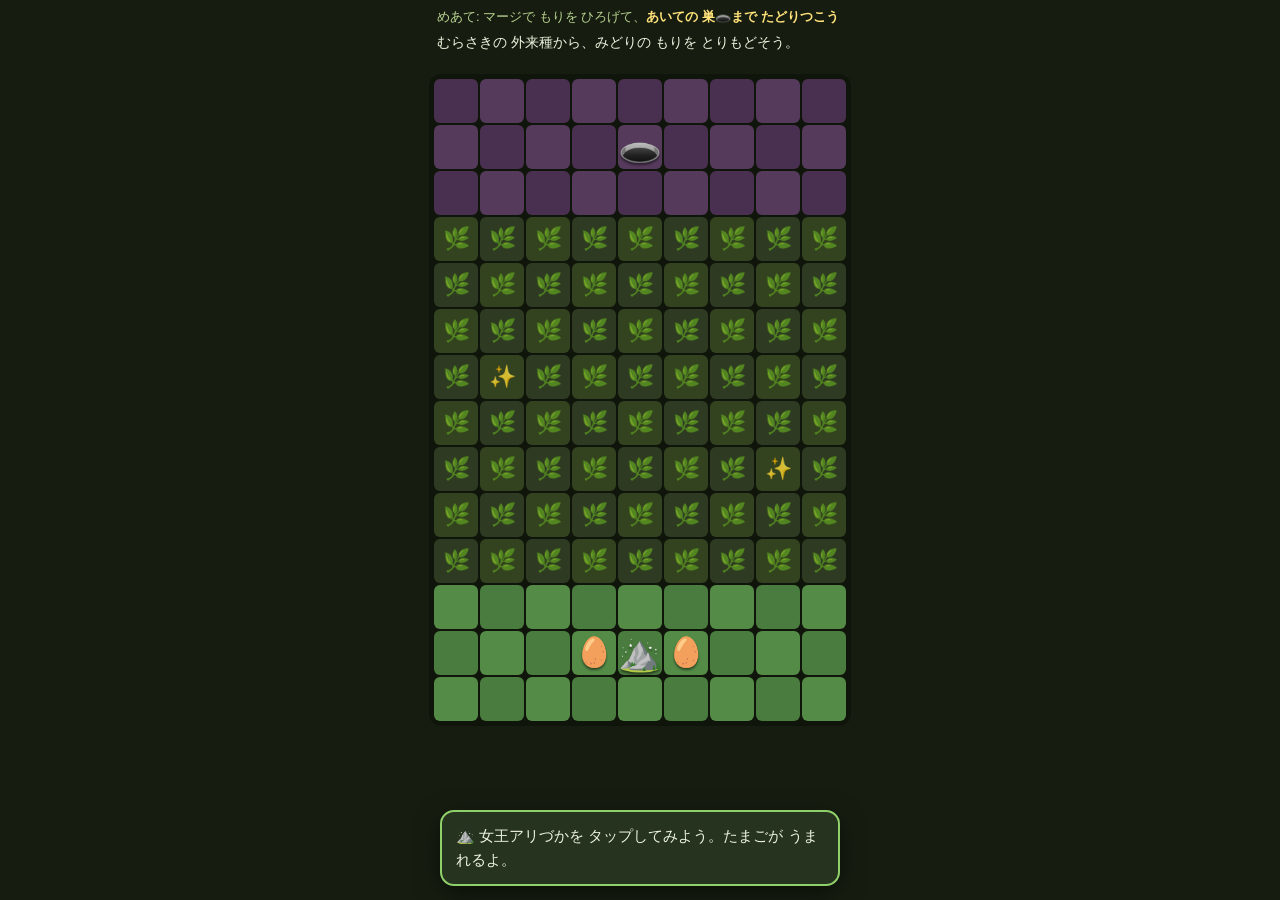
==== prototype/merge_v2.html @ cd82c32f "試作2: リアルタイム・ドラッグ・5マージボーナス・敵も肥大化する形に作り直す 試作1への社長評「とにかく爽快感がない。外来種の止め方が分からない。 ゴールが分かりにくい。子供はまず無理。チュートリア" ====
<!DOCTYPE html>
<!-- Copyright (c) 2026 Kunihiro Nomura. All rights reserved. -->
<!-- 昆虫戦争 (Konchu Senso) — 無断複製・改変・再配布を禁じます。詳細は /LICENSE を参照。 -->
<!--
  マージ×陣取り 試作2。試作1への 社長評「爽快感がない・ゴールが不明・子供には無理」への 作り直し。

  v1からの 変更:
  - ターン制を すてて リアルタイム＋ドラッグ操作（Merge Dragons と同じ 手ざわり）
  - 3つで マージ、5つで ボーナスマージ（上位が 2体 できる）
  - 盤の まん中は「くさむら」（非アクティブマス）。マージの 近くだけ ひらいて 陣地になる
  - 敵（外来種）も 同じルールで マージして 肥大化し、陣地を 広げて せまってくる
  - ぶつかると 争い。同格なら 数で 勝敗、上の 格なら 少数でも 圧倒
  - カブトムシは 一騎当千。くさむらの 光るマスに ねむっている
  - チュートリアルを 最初に 入れる
-->
<html lang="ja">
<head>
<meta charset="utf-8">
<meta name="viewport" content="width=device-width, initial-scale=1, user-scalable=no, viewport-fit=cover">
<link rel="icon" href="data:image/svg+xml,<svg xmlns='http://www.w3.org/2000/svg' viewBox='0 0 16 16'><text y='13' font-size='13'>🐜</text></svg>">
<title>むしの もり（マージ陣取り 試作2）</title>
<style>
  * { margin:0; padding:0; box-sizing:border-box; -webkit-tap-highlight-color:transparent; }
  html, body { overscroll-behavior:none; }
  body {
    background:#161d10; color:#eef4e0;
    font-family:"Hiragino Maru Gothic ProN","BIZ UDGothic",sans-serif;
    user-select:none; -webkit-user-select:none;
    min-height:100dvh; display:flex; flex-direction:column; align-items:center;
    touch-action:none;
  }
  #goal {
    width:100%; max-width:430px; padding:max(8px,env(safe-area-inset-top)) 12px 2px;
    font-size:13px; color:#b9d391;
  }
  #goal b { color:#ffe27a; }
  #banner {
    width:100%; max-width:430px; min-height:46px; padding:4px 12px 6px;
    font-size:14px; line-height:1.5;
  }
  #board { position:relative; border-radius:12px; background:#0f150a; padding:5px; }
  #tiles { display:grid; gap:2px; }
  .tile { width:var(--ts); height:var(--ts); border-radius:6px; position:relative; }
  .tile.p  { background:#4a7c3f; }
  .tile.p.alt { background:#548b47; }
  .tile.e  { background:#4a3050; }
  .tile.e.alt { background:#553a5c; }
  .tile.n  { background:#8b7d58; }
  .tile.n.alt { background:#948565; }
  .tile.locked { background:#2e3b22; }
  .tile.locked.alt { background:#33421f; }
  .tile.locked::after { content:"🌿"; position:absolute; inset:0; display:flex; align-items:center; justify-content:center; font-size:calc(var(--ts)*.5); opacity:.8; }
  .tile.sparkle.locked::after { content:"✨"; }
  .tile.claimflash { animation:claim .5s ease-out; }
  @keyframes claim { from { filter:brightness(2.2); } to { filter:none; } }

  #units { position:absolute; inset:5px; pointer-events:none; }
  .u {
    position:absolute; width:var(--ts); height:var(--ts);
    display:flex; align-items:center; justify-content:center;
    font-size:calc(var(--ts)*.66); line-height:1;
    filter:drop-shadow(0 2px 1px rgba(0,0,0,.5));
    pointer-events:auto; transition:left .12s, top .12s;
  }
  .u .badge {
    position:absolute; right:-2px; bottom:-2px; font-size:10px; font-weight:800;
    background:#243318; color:#cfe8ac; border:1px solid #56704a; border-radius:8px; padding:0 3px;
  }
  .u.e .badge { background:#3d1f2c; color:#ffc9c9; border-color:#8a4a55; }
  .u.pop { animation:pop .4s ease-out; }
  @keyframes pop { 0% { transform:scale(.3); } 60% { transform:scale(1.35); } 100% { transform:scale(1); } }
  .u.gen { font-size:calc(var(--ts)*.8); }
  .u.dying { animation:die .3s ease-in forwards; }
  @keyframes die { to { transform:scale(.2) rotate(40deg); opacity:0; } }
  #ghost { position:fixed; pointer-events:none; font-size:34px; z-index:50; transform:translate(-50%,-60%); filter:drop-shadow(0 3px 3px rgba(0,0,0,.6)); }
  .spark { position:absolute; pointer-events:none; font-size:14px; animation:fly .6s ease-out forwards; z-index:40; }
  @keyframes fly { to { transform:translate(var(--dx),var(--dy)) scale(.3); opacity:0; } }

  #tut {
    position:fixed; left:50%; bottom:calc(14px + env(safe-area-inset-bottom)); transform:translateX(-50%);
    width:min(92vw,400px); background:#26331e; border:2px solid #8fd06a; border-radius:14px;
    padding:12px 14px; font-size:15px; line-height:1.6; z-index:60;
    box-shadow:0 6px 24px rgba(0,0,0,.5);
  }
  #tut.hidden { display:none; }
  #modal { position:fixed; inset:0; background:rgba(8,12,6,.75); display:flex; align-items:center; justify-content:center; padding:22px; z-index:70; }
  #modal.hidden { display:none; }
  #modal .box { background:#26331e; border:2px solid #56704a; border-radius:16px; padding:20px; max-width:340px; line-height:1.7; font-size:15px; }
  #modal h2 { color:#b9e08c; margin-bottom:8px; }
  #modal button { margin-top:14px; width:100%; font:inherit; font-weight:700; padding:12px; border-radius:12px; border:2px solid #56704a; background:#33452a; color:#eef4e0; }
</style>
</head>
<body>
<div id="goal">めあて: マージで もりを ひろげて、<b>あいての 巣🕳️まで たどりつこう</b></div>
<div id="banner"></div>
<div id="board"><div id="tiles"></div><div id="units"></div></div>
<div id="tut" class="hidden"></div>
<div id="modal" class="hidden"><div class="box"><h2 id="m-title"></h2><p id="m-body"></p><button onclick="location.reload()">もういちど あそぶ</button></div></div>

<script>
"use strict";

// ================= 盤 =================
const W = 9, H = 14;
// tile: { owner:'p'|'e'|null, locked:bool, sparkle:bool }
const tiles = [];
for (let y = 0; y < H; y++) for (let x = 0; x < W; x++) {
  const t = { owner: null, locked: true, sparkle: false };
  if (y >= H - 3) { t.owner = "p"; t.locked = false; }   // 自陣
  if (y <= 2)     { t.owner = "e"; t.locked = false; }   // 敵陣
  tiles.push(t);
}
// カブトムシが ねむる 光るマス（くさむらの 中）
tiles[6 * W + 1].sparkle = true;
tiles[8 * W + 7].sparkle = true;

const idx = (x, y) => y * W + x;
const inB = (x, y) => x >= 0 && y >= 0 && x < W && y < H;
const N4 = (x, y) => [[x+1,y],[x-1,y],[x,y+1],[x,y-1]].filter(([a,b]) => inB(a,b));

// ================= 虫 =================
// power: あらそいの 強さ。上の 格は 1体で 下を まとめて 圧倒できる 段差にしてある。
const SPEC = {
  egg:    { name:"たまご",          emoji:"🥚", power:0,  next:"worker"  },
  worker: { name:"はたらきアリ",     emoji:"🐜", power:1,  next:"soldier" },
  soldier:{ name:"へいたいアリ",     emoji:"🐜", power:4,  next:"major",  big:1.25 },
  major:  { name:"おおあごへいたい", emoji:"🐜", power:16, next:null,     big:1.5  },
  kabuto: { name:"カブトムシ",       emoji:"🪲", power:30, next:null,     big:1.4  },
  queen:  { name:"女王アリづか",     emoji:"⛰️", power:3,  gen:"egg" },
  nest:   { name:"外来種の 巣",      emoji:"🕳️", power:3,  gen:"worker" },
};
const BADGE = { soldier:"へい", major:"大", kabuto:"強" };

// unit: {id,type,side,x,y}
const units = [];
let nextId = 1;
const unitAt = (x, y) => units.find(u => u.x === x && u.y === y);
function spawn(type, side, x, y, pop = true) {
  const u = { id: nextId++, type, side, x, y, pop };
  units.push(u);
  return u;
}

const queen = spawn("queen", "p", 4, H - 2, false);
const nest  = spawn("nest",  "e", 4, 1, false);
spawn("egg", "p", 3, H - 2, false);
spawn("egg", "p", 5, H - 2, false);

let over = false;
let mergesDone = 0;
let merge5Done = false;

// ================= 音（爽快感の 半分は 音） =================
let ac = null;
function beep(freq, dur = .09, type = "triangle", gain = .12, when = 0) {
  try {
    if (!ac) ac = new (window.AudioContext || window.webkitAudioContext)();
    const t0 = ac.currentTime + when;
    const o = ac.createOscillator(), g = ac.createGain();
    o.type = type; o.frequency.value = freq;
    g.gain.setValueAtTime(gain, t0);
    g.gain.exponentialRampToValueAtTime(.001, t0 + dur);
    o.connect(g).connect(ac.destination);
    o.start(t0); o.stop(t0 + dur + .02);
  } catch { /* 音が 出なくても 遊べる */ }
}
const sndMerge = (tier) => { [0,1,2].forEach(i => beep(330 * Math.pow(1.5, tier) * (1 + i * .26), .12, "triangle", .14, i * .05)); };
const sndClaim = () => beep(880, .06, "sine", .07);
const sndFight = () => beep(120, .12, "square", .10);
const sndFind  = () => { [523,659,784,1046].forEach((f,i) => beep(f, .14, "triangle", .13, i * .07)); };

// ================= 見た目 =================
const ts = Math.min(46, Math.floor((Math.min(innerWidth, 430) - 26) / W));
document.documentElement.style.setProperty("--ts", ts + "px");
const tilesEl = document.getElementById("tiles");
const unitsEl = document.getElementById("units");
tilesEl.style.gridTemplateColumns = `repeat(${W}, ${ts}px)`;
const bannerEl = document.getElementById("banner");
const banner = (t) => { bannerEl.textContent = t; };

let dragging = null;
let dirty = false;
const flash = new Set();

function draw() {
  if (dragging) { dirty = true; return; } // ドラッグ中は 盤を 作り直さない
  tilesEl.innerHTML = "";
  for (let y = 0; y < H; y++) for (let x = 0; x < W; x++) {
    const t = tiles[idx(x, y)];
    const d = document.createElement("div");
    d.className = "tile " + (t.locked ? "locked" : (t.owner || "n")) + ((x + y) % 2 ? " alt" : "");
    if (t.sparkle && t.locked) d.classList.add("sparkle");
    if (flash.has(idx(x, y))) d.classList.add("claimflash");
    tilesEl.appendChild(d);
  }
  flash.clear();

  unitsEl.innerHTML = "";
  for (const u of units) {
    const s = SPEC[u.type];
    const d = document.createElement("div");
    d.className = "u" + (u.side === "e" ? " e" : "") + (s.gen ? " gen" : "") + (u.pop ? " pop" : "");
    u.pop = false;
    d.style.left = u.x * (ts + 2) + "px";
    d.style.top  = u.y * (ts + 2) + "px";
    if (s.big) d.style.fontSize = `calc(var(--ts) * ${.66 * s.big})`;
    d.textContent = s.emoji;
    if (BADGE[u.type]) {
      const b = document.createElement("span");
      b.className = "badge";
      b.textContent = BADGE[u.type];
      d.appendChild(b);
    }
    d.dataset.id = u.id;
    unitsEl.appendChild(d);
  }
}

function sparks(x, y) {
  for (let i = 0; i < 6; i++) {
    const s = document.createElement("div");
    s.className = "spark";
    s.textContent = "✨";
    s.style.left = x * (ts + 2) + ts / 2 + "px";
    s.style.top  = y * (ts + 2) + ts / 2 + "px";
    s.style.setProperty("--dx", (Math.random() * 90 - 45) + "px");
    s.style.setProperty("--dy", (Math.random() * 90 - 45) + "px");
    unitsEl.appendChild(s);
    setTimeout(() => s.remove(), 650);
  }
}

// ================= 陣地 =================
// マージした まわり 3×3 を じぶんの 陣地にする。くさむらも ひらく。
function claimAround(cx, cy, side) {
  for (let y = cy - 1; y <= cy + 1; y++) for (let x = cx - 1; x <= cx + 1; x++) {
    if (!inB(x, y)) continue;
    const t = tiles[idx(x, y)];
    if (t.owner === (side === "p" ? "e" : "p")) continue; // 相手の 陣地は あらそいでしか うばえない
    if (t.locked) {
      t.locked = false;
      // 光るマスから カブトムシが 目をさます（ひらいた 側の なかまに）
      if (t.sparkle && !unitAt(x, y)) {
        t.sparkle = false;
        spawn("kabuto", side, x, y);
        sndFind();
        if (side === "p") banner("✨ カブトムシが 目を さました！ 一騎当千の ちからだ！");
      }
    }
    if (t.owner !== side) { t.owner = side; flash.add(idx(x, y)); }
  }
  sndClaim();
}

// ================= マージ =================
// 3つで 1体、5つで 2体（ボーナス）。おいた 場所で 起きる。
function mergeCheck(u) {
  const next = SPEC[u.type].next;
  if (!next) return false;

  const group = [];
  const seen = new Set([u.id]);
  const q = [u];
  while (q.length) {
    const c = q.pop();
    group.push(c);
    for (const [nx, ny] of N4(c.x, c.y)) {
      const o = unitAt(nx, ny);
      if (o && !seen.has(o.id) && o.side === u.side && o.type === u.type) { seen.add(o.id); q.push(o); }
    }
  }
  if (group.length < 3) return false;

  const five = group.length >= 5;
  const used = [u, ...group.filter(g => g !== u).slice(0, five ? 4 : 2)];
  for (const g of used) units.splice(units.indexOf(g), 1);

  const born = [spawn(next, u.side, u.x, u.y)];
  if (five) {
    const spot = used.find(g => g !== u && !unitAt(g.x, g.y));
    born.push(spawn(next, u.side, spot ? spot.x : u.x, spot ? spot.y : u.y));
  }

  const tier = { worker: 1, soldier: 2, major: 3 }[next] || 1;
  sndMerge(tier);
  sparks(u.x, u.y);
  claimAround(u.x, u.y, u.side);
  mergesDone++;

  if (u.side === "p") {
    banner(five
      ? `⭐ 5つマージ！ ${SPEC[next].name}が 2体も うまれた！`
      : `${SPEC[next].name}に なった！ もりも ひろがったよ。`);
  }
  for (const b of born) mergeCheck(b); // れんさ
  return true;
}

// ================= そうさ（ドラッグ） =================
const ghost = document.createElement("div");
ghost.id = "ghost";

document.addEventListener("pointerdown", (ev) => {
  if (over) return;
  if (!ac) beep(1, .01, "sine", .001); // iOSの 音の ロック解除
  const el = ev.target.closest(".u");
  if (!el) return;
  const u = units.find(x => x.id === +el.dataset.id);
  if (!u || u.side !== "p") return;

  // 生みの親（づか）は タップで たまごを うむ
  if (SPEC[u.type].gen) { tapGen(u); return; }

  dragging = { u, el };
  el.style.opacity = ".25";
  ghost.textContent = SPEC[u.type].emoji;
  document.body.appendChild(ghost);
  moveGhost(ev);
});
document.addEventListener("pointermove", (ev) => { if (dragging) moveGhost(ev); });
function moveGhost(ev) { ghost.style.left = ev.clientX + "px"; ghost.style.top = ev.clientY + "px"; }

document.addEventListener("pointerup", (ev) => {
  if (!dragging) return;
  const { u, el } = dragging;
  dragging = null;
  ghost.remove();
  el.style.opacity = "";

  const r = tilesEl.getBoundingClientRect();
  const x = Math.floor((ev.clientX - r.left) / (ts + 2));
  const y = Math.floor((ev.clientY - r.top) / (ts + 2));
  if (inB(x, y)) {
    const t = tiles[idx(x, y)];
    const ok = !t.locked && t.owner !== "e" && !unitAt(x, y);
    if (ok) {
      u.x = x; u.y = y;
      if (!mergeCheck(u)) beep(440, .04, "sine", .05);
      tutEvent("moved");
    }
  }
  if (dirty) { dirty = false; }
  draw();
});

// づかを タップ → たまごが ぽんと 出る
let genCool = 0;
function tapGen(g) {
  const now = Date.now();
  if (now < genCool) return;
  const spots = N4(g.x, g.y).filter(([x, y]) => {
    const t = tiles[idx(x, y)];
    return !t.locked && t.owner === g.side && !unitAt(x, y);
  });
  if (!spots.length) { banner("づかの まわりが いっぱいだよ。アリを うごかして あけよう。"); return; }
  genCool = now + 900;
  const [x, y] = spots[Math.floor(Math.random() * spots.length)];
  spawn(SPEC[g.type].gen, g.side, x, y);
  beep(660, .07, "triangle", .1);
  tutEvent("egg");
  draw();
}

// ================= 外来種の ばん（自動） =================
// 同じ ルールで そだつ: うむ → 3つで マージ → 陣地を ひろげて せまる
let enemyStep = 0;
setInterval(() => {
  if (over) return;
  enemyStep++;

  // うむ（すこしずつ はやくなる）
  const cap = 5 + Math.floor(enemyStep / 8);
  const kids = units.filter(u => u.side === "e" && SPEC[u.type].power > 0 && !SPEC[u.type].gen);
  if (kids.length < cap) {
    const spots = N4(nest.x, nest.y).filter(([x, y]) => !tiles[idx(x, y)].locked && !unitAt(x, y));
    if (spots.length) spawn("worker", "e", ...spots[Math.floor(Math.random() * spots.length)]);
  }

  // じぶんの 陣地で マージ（3つ そろえば）
  for (const u of kids) if (mergeCheck(u)) break;

  // まえに すすむ（くさむらは ひらいて 陣地に かえながら）。
  // はじめの 20秒ほどは 自分の 陣地で そだつだけ。
  // チュートリアルの あいだに 攻めこまれると、子供は 何も できずに まける。
  if (enemyStep < 8) { draw(); return; }
  const walkers = kids.sort((a, b) => b.y - a.y).slice(0, 3);
  for (const u of walkers) {
    const cands = N4(u.x, u.y)
      .filter(([x, y]) => !unitAt(x, y) && tiles[idx(x, y)].owner !== "p")
      .sort((a, b) => (Math.abs(a[0] - queen.x) + Math.abs(a[1] - queen.y)) - (Math.abs(b[0] - queen.x) + Math.abs(b[1] - queen.y)));
    if (!cands.length) continue;
    const [x, y] = cands[0];
    const t = tiles[idx(x, y)];
    if (t.locked) { t.locked = false; if (t.sparkle) { t.sparkle = false; spawn("kabuto", "e", x, y); } }
    t.owner = "e";
    u.x = x; u.y = y;
  }
  draw();
}, 2600);

// ================= あらそい =================
// せっしょくした かたまり同士で くらべる。
//   同格どうし → 数の 合計で きまる
//   上の格が いる → 1体でも 相手の 合計を こえていれば まとめて 圧倒
setInterval(() => {
  if (over) return;
  let fought = false;

  for (const p of [...units]) {
    if (p.side !== "p" || !units.includes(p)) continue;
    const foe = N4(p.x, p.y).map(([x, y]) => unitAt(x, y)).find(o => o && o.side === "e");
    if (!foe) continue;

    const cluster = (start) => {
      const g = [], seen = new Set([start.id]), q = [start];
      while (q.length) {
        const c = q.pop();
        g.push(c);
        for (const [nx, ny] of N4(c.x, c.y)) {
          const o = unitAt(nx, ny);
          if (o && !seen.has(o.id) && o.side === start.side) { seen.add(o.id); q.push(o); }
        }
      }
      return g;
    };
    const mine = cluster(p), yours = cluster(foe);
    const sum = (g) => g.reduce((a, u) => a + SPEC[u.type].power, 0);
    const pSum = sum(mine), eSum = sum(yours);
    const pMax = Math.max(...mine.map(u => SPEC[u.type].power));
    const eMax = Math.max(...yours.map(u => SPEC[u.type].power));

    const kill = (side, all) => {
      const g = side === "e" ? yours : mine;
      const targets = all ? g : [g.filter(u => !SPEC[u.type].gen).sort((a, b) => SPEC[a.type].power - SPEC[b.type].power)[0] || g[0]];
      for (const t of targets) {
        if (!units.includes(t)) continue;
        units.splice(units.indexOf(t), 1);
        tiles[idx(t.x, t.y)].owner = side === "e" ? "p" : "e";
        flash.add(idx(t.x, t.y));
      }
    };

    fought = true;
    if (pMax >= eSum && pSum > eSum) { kill("e", true); banner("💥 格が うえだ！ まとめて おいはらった！"); }
    else if (eMax >= pSum && eSum > pSum) { kill("p", true); }
    else if (pSum > eSum) kill("e", false);
    else if (eSum > pSum) kill("p", false);
    else { kill("e", false); kill("p", false); }
    break; // 1回の tick で 1か所だけ（見て わかるように）
  }

  if (fought) { sndFight(); tutEvent("fight"); checkEnd(); draw(); }
}, 1600);

function checkEnd() {
  if (over) return;
  if (!units.includes(nest)) {
    over = true;
    showEnd("もりを とりもどした！ 🎉", "外来種の 巣まで たどりついた。むしは 群れの力で すみかを まもれるんだ。アリも カブトムシも それぞれの くらしに もどっていくよ。");
  } else if (!units.includes(queen)) {
    over = true;
    showEnd("女王アリづかが…", "外来種に すみかを うばわれてしまった。こんどは はやめに マージして、へいたいアリを そだてておこう。");
  }
}
function showEnd(t, b) {
  document.getElementById("m-title").textContent = t;
  document.getElementById("m-body").textContent = b;
  document.getElementById("modal").classList.remove("hidden");
}

// ================= チュートリアル =================
const tutEl = document.getElementById("tut");
const TUT = [
  { text: "⛰️ 女王アリづかを タップしてみよう。たまごが うまれるよ。", done: (e) => e === "egg" },
  { text: "たまごを 3つ うんで、ドラッグで となりあわせよう。3つ ならぶと…！", done: (e) => e === "merge" },
  { text: "マージすると 🌿くさむらが ひらいて、もりが ひろがる！ 5つ ならべると 2体 うまれて もっと おとく。", done: (e) => e === "merge" },
  { text: "アリを そだてよう。🐜×3 → へいたいアリ ×3 → おおあごへいたい。むらさきの 外来種も そだって せまってくるよ。", done: (e) => e === "fight" },
  { text: "ぶつかったら 数と 格の しょうぶ！ ✨光るマスには カブトムシが ねむっている。あいての 巣🕳️を めざそう！", done: () => false, timeout: 9000 },
];
let tutStep = 0;
function showTut() {
  if (tutStep >= TUT.length) { tutEl.classList.add("hidden"); return; }
  tutEl.textContent = TUT[tutStep].text;
  tutEl.classList.remove("hidden");
  if (TUT[tutStep].timeout) setTimeout(() => { if (tutStep < TUT.length) { tutStep = TUT.length; showTut(); } }, TUT[tutStep].timeout);
}
function tutEvent(e) {
  if (tutStep >= TUT.length) return;
  if (TUT[tutStep].done(e)) { tutStep++; showTut(); }
}
// マージの 発生は mergesDone の 増えかたで 見はる（mergeCheck の 中を いじらないため）
(function watchMerges() {
  let last = 0;
  setInterval(() => { if (mergesDone > last) { last = mergesDone; tutEvent("merge"); } }, 300);
})();

banner("むらさきの 外来種から、みどりの もりを とりもどそう。");
showTut();
draw();

// e2e 用の のぞき口
if (new URLSearchParams(location.search).has("e2e")) {
  window.__e2e = { units, tiles, spawn, mergeCheck, unitAt, W, H, get over() { return over; }, queen, nest, draw, checkEnd };
}
</script>
</body>
</html>
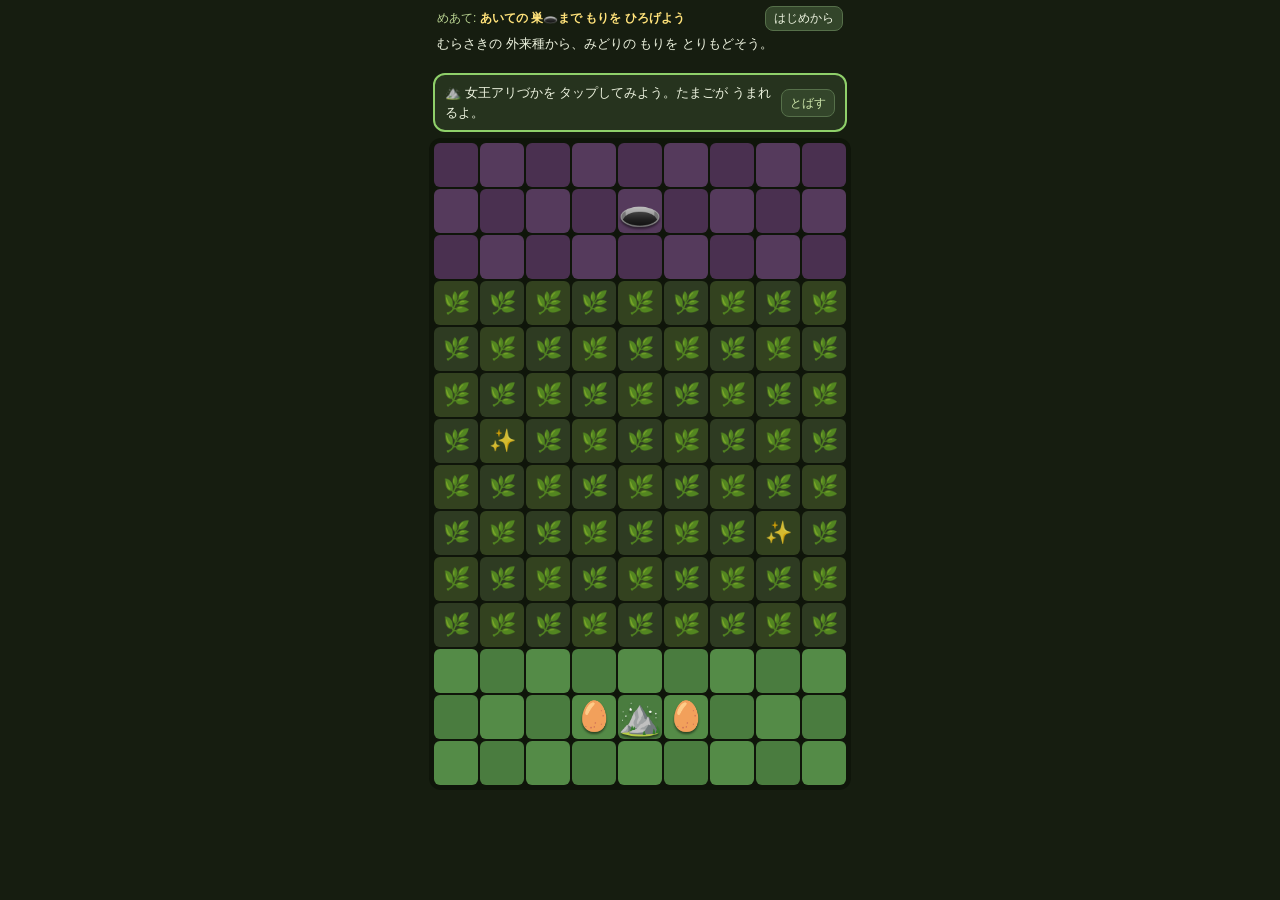
==== commit f55dfa1b: "実機で遊べなかった3件を直す: 盤が画面外・スクロール封じ・消せないポップアップ 社長の実機テスト「画面が進まず、敵のアリが浸食してくるだけ。 スクロールできない。ポップアップが消せない」への修正。 " ====
--- a/prototype/merge_v2.html
+++ b/prototype/merge_v2.html
@@ -27,16 +27,24 @@
     font-family:"Hiragino Maru Gothic ProN","BIZ UDGothic",sans-serif;
     user-select:none; -webkit-user-select:none;
     min-height:100dvh; display:flex; flex-direction:column; align-items:center;
-    touch-action:none;
+    /* スクロールは 殺さない。盤は 画面に おさめる 設計にし、
+       ドラッグ中の 誤スクロールは 虫（.u）側の touch-action:none で ふせぐ */
+    touch-action:manipulation;
   }
   #goal {
-    width:100%; max-width:430px; padding:max(8px,env(safe-area-inset-top)) 12px 2px;
-    font-size:13px; color:#b9d391;
+    width:100%; max-width:430px; padding:max(6px,env(safe-area-inset-top)) 12px 2px;
+    font-size:12px; color:#b9d391;
+    display:flex; align-items:center; gap:8px; white-space:nowrap; overflow:hidden;
+  }
+  #goal span { overflow:hidden; text-overflow:ellipsis; }
+  #restart {
+    margin-left:auto; flex:0 0 auto; font:inherit; font-size:12px;
+    background:#33452a; color:#eef4e0; border:1px solid #56704a; border-radius:8px; padding:3px 8px;
   }
   #goal b { color:#ffe27a; }
   #banner {
-    width:100%; max-width:430px; min-height:46px; padding:4px 12px 6px;
-    font-size:14px; line-height:1.5;
+    width:100%; max-width:430px; min-height:40px; padding:2px 12px 4px;
+    font-size:13px; line-height:1.45;
   }
   #board { position:relative; border-radius:12px; background:#0f150a; padding:5px; }
   #tiles { display:grid; gap:2px; }
@@ -61,6 +69,7 @@
     font-size:calc(var(--ts)*.66); line-height:1;
     filter:drop-shadow(0 2px 1px rgba(0,0,0,.5));
     pointer-events:auto; transition:left .12s, top .12s;
+    touch-action:none;
   }
   .u .badge {
     position:absolute; right:-2px; bottom:-2px; font-size:10px; font-weight:800;
@@ -77,12 +86,15 @@
   @keyframes fly { to { transform:translate(var(--dx),var(--dy)) scale(.3); opacity:0; } }
 
   #tut {
-    position:fixed; left:50%; bottom:calc(14px + env(safe-area-inset-bottom)); transform:translateX(-50%);
-    width:min(92vw,400px); background:#26331e; border:2px solid #8fd06a; border-radius:14px;
-    padding:12px 14px; font-size:15px; line-height:1.6; z-index:60;
-    box-shadow:0 6px 24px rgba(0,0,0,.5);
+    width:calc(100% - 16px); max-width:414px; background:#26331e; border:2px solid #8fd06a;
+    border-radius:12px; padding:8px 10px; margin:0 8px 6px; font-size:13px; line-height:1.5;
+    display:flex; align-items:center; gap:10px;
   }
   #tut.hidden { display:none; }
+  #tut-skip {
+    flex:0 0 auto; font:inherit; font-size:12px; background:#33452a; color:#cfe8ac;
+    border:1px solid #56704a; border-radius:8px; padding:4px 8px;
+  }
   #modal { position:fixed; inset:0; background:rgba(8,12,6,.75); display:flex; align-items:center; justify-content:center; padding:22px; z-index:70; }
   #modal.hidden { display:none; }
   #modal .box { background:#26331e; border:2px solid #56704a; border-radius:16px; padding:20px; max-width:340px; line-height:1.7; font-size:15px; }
@@ -91,10 +103,10 @@
 </style>
 </head>
 <body>
-<div id="goal">めあて: マージで もりを ひろげて、<b>あいての 巣🕳️まで たどりつこう</b></div>
+<div id="goal"><span>めあて: <b>あいての 巣🕳️まで もりを ひろげよう</b></span><button id="restart">はじめから</button></div>
 <div id="banner"></div>
+<div id="tut" class="hidden"><span id="tut-text"></span><button id="tut-skip">とばす</button></div>
 <div id="board"><div id="tiles"></div><div id="units"></div></div>
-<div id="tut" class="hidden"></div>
 <div id="modal" class="hidden"><div class="box"><h2 id="m-title"></h2><p id="m-body"></p><button onclick="location.reload()">もういちど あそぶ</button></div></div>
 
 <script>
@@ -170,20 +182,32 @@
 const sndFind  = () => { [523,659,784,1046].forEach((f,i) => beep(f, .14, "triangle", .13, i * .07)); };
 
 // ================= 見た目 =================
-const ts = Math.min(46, Math.floor((Math.min(innerWidth, 430) - 26) / W));
-document.documentElement.style.setProperty("--ts", ts + "px");
+// 幅と 高さの 両方から きめる。実機の 1回目の テストで、
+// 幅だけで きめた 盤が 画面に おさまらず、女王づかが 画面の そとに 出て
+// 何も できないまま 敵だけ 育つ、という 事故が 起きた。
 const tilesEl = document.getElementById("tiles");
 const unitsEl = document.getElementById("units");
-tilesEl.style.gridTemplateColumns = `repeat(${W}, ${ts}px)`;
+function fitTile() {
+  const top = document.getElementById("board").getBoundingClientRect().top;
+  const availH = innerHeight - top - 12;
+  const byW = Math.floor((Math.min(innerWidth, 430) - 26) / W);
+  const byH = Math.floor((availH - 10 - 2 * (H - 1)) / H);
+  return Math.max(22, Math.min(46, byW, byH));
+}
+let ts = 36;
+function applyTile() {
+  ts = fitTile();
+  document.documentElement.style.setProperty("--ts", ts + "px");
+  tilesEl.style.gridTemplateColumns = `repeat(${W}, ${ts}px)`;
+}
 const bannerEl = document.getElementById("banner");
 const banner = (t) => { bannerEl.textContent = t; };
 
 let dragging = null;
-let dirty = false;
 const flash = new Set();
 
 function draw() {
-  if (dragging) { dirty = true; return; } // ドラッグ中は 盤を 作り直さない
+  if (dragging) return; // ドラッグ中は 盤を 作り直さない（おろした ときに 描きなおす）
   tilesEl.innerHTML = "";
   for (let y = 0; y < H; y++) for (let x = 0; x < W; x++) {
     const t = tiles[idx(x, y)];
@@ -339,7 +363,6 @@
       tutEvent("moved");
     }
   }
-  if (dirty) { dirty = false; }
   draw();
 });
 
@@ -380,9 +403,9 @@
   for (const u of kids) if (mergeCheck(u)) break;
 
   // まえに すすむ（くさむらは ひらいて 陣地に かえながら）。
-  // はじめの 20秒ほどは 自分の 陣地で そだつだけ。
-  // チュートリアルの あいだに 攻めこまれると、子供は 何も できずに まける。
-  if (enemyStep < 8) { draw(); return; }
+  // プレイヤーが 1回 マージするまでは 自分の 陣地で そだつだけ（上限 約50秒）。
+  // 実機テスト1回目で「何も できないうちに 敵だけ せまってくる」が 起きたため。
+  if (enemyStep < 8 || (mergesDone === 0 && enemyStep < 20)) { draw(); return; }
   const walkers = kids.sort((a, b) => b.y - a.y).slice(0, 3);
   for (const u of walkers) {
     const cands = N4(u.x, u.y)
@@ -479,11 +502,13 @@
 ];
 let tutStep = 0;
 function showTut() {
-  if (tutStep >= TUT.length) { tutEl.classList.add("hidden"); return; }
-  tutEl.textContent = TUT[tutStep].text;
+  if (tutStep >= TUT.length) { tutEl.classList.add("hidden"); applyTile(); draw(); return; }
+  document.getElementById("tut-text").textContent = TUT[tutStep].text;
   tutEl.classList.remove("hidden");
   if (TUT[tutStep].timeout) setTimeout(() => { if (tutStep < TUT.length) { tutStep = TUT.length; showTut(); } }, TUT[tutStep].timeout);
 }
+document.getElementById("tut-skip").addEventListener("click", () => { tutStep = TUT.length; showTut(); });
+document.getElementById("restart").addEventListener("click", () => location.reload());
 function tutEvent(e) {
   if (tutStep >= TUT.length) return;
   if (TUT[tutStep].done(e)) { tutStep++; showTut(); }
@@ -496,7 +521,9 @@
 
 banner("むらさきの 外来種から、みどりの もりを とりもどそう。");
 showTut();
+applyTile();
 draw();
+addEventListener("resize", () => { applyTile(); draw(); });
 
 // e2e 用の のぞき口
 if (new URLSearchParams(location.search).has("e2e")) {
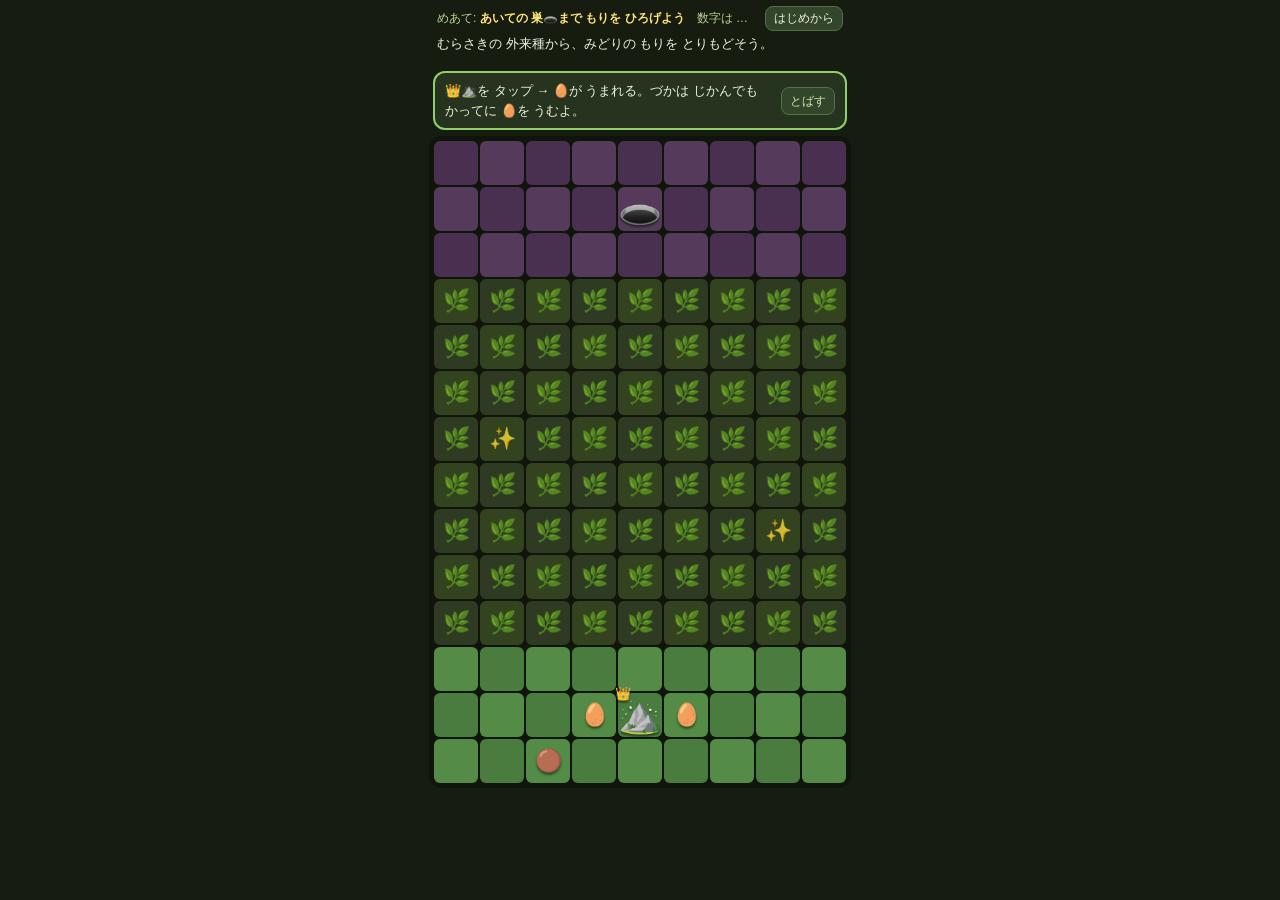
==== commit f47fcfc5: "試作3: 格の見える化・かりとり・アリづか増産チェーンを足す 実機テスト2回目の社長評への対応。「へい」バッジで強さが分からない、 陣地の広がる理屈が不明、草の減らし方が不明、アリ塚の増産がない、 も" ====
--- a/prototype/merge_v2.html
+++ b/prototype/merge_v2.html
@@ -2,23 +2,21 @@
 <!-- Copyright (c) 2026 Kunihiro Nomura. All rights reserved. -->
 <!-- 昆虫戦争 (Konchu Senso) — 無断複製・改変・再配布を禁じます。詳細は /LICENSE を参照。 -->
 <!--
-  マージ×陣取り 試作2。試作1への 社長評「爽快感がない・ゴールが不明・子供には無理」への 作り直し。
-
-  v1からの 変更:
-  - ターン制を すてて リアルタイム＋ドラッグ操作（Merge Dragons と同じ 手ざわり）
-  - 3つで マージ、5つで ボーナスマージ（上位が 2体 できる）
-  - 盤の まん中は「くさむら」（非アクティブマス）。マージの 近くだけ ひらいて 陣地になる
-  - 敵（外来種）も 同じルールで マージして 肥大化し、陣地を 広げて せまってくる
-  - ぶつかると 争い。同格なら 数で 勝敗、上の 格なら 少数でも 圧倒
-  - カブトムシは 一騎当千。くさむらの 光るマスに ねむっている
-  - チュートリアルを 最初に 入れる
+  マージ×陣取り 試作3（ファイル名は v2 のまま。URLを 変えないため）。
+
+  試作2への 社長評と 対応:
+  - 「へい」バッジが 分からない → 格が 上がると 大きさ・色が 変わり、つよさを 数字で 出す
+  - 陣地が 広がる 理屈が 不明   → マージの まわりが ひらく ことを 演出と 説明で 見せる
+  - 草を 減らす 方法が 不明     → アリを 🌿に おくと「かりとる」。ごほうびに 🥚や 🟤が 出る
+  - アリ塚を 増やす 仕組みが ない → 🟤つちのやま×3 → ⛰️アリづか。づかは 時間で 🥚を 増産
+  - もっと Merge Dragons ふうに → さわらなくても 生産が 回り、マージ待ちの 2つは 光って さそう
 -->
 <html lang="ja">
 <head>
 <meta charset="utf-8">
 <meta name="viewport" content="width=device-width, initial-scale=1, user-scalable=no, viewport-fit=cover">
 <link rel="icon" href="data:image/svg+xml,<svg xmlns='http://www.w3.org/2000/svg' viewBox='0 0 16 16'><text y='13' font-size='13'>🐜</text></svg>">
-<title>むしの もり（マージ陣取り 試作2）</title>
+<title>むしの もり（マージ陣取り 試作3）</title>
 <style>
   * { margin:0; padding:0; box-sizing:border-box; -webkit-tap-highlight-color:transparent; }
   html, body { overscroll-behavior:none; }
@@ -27,8 +25,6 @@
     font-family:"Hiragino Maru Gothic ProN","BIZ UDGothic",sans-serif;
     user-select:none; -webkit-user-select:none;
     min-height:100dvh; display:flex; flex-direction:column; align-items:center;
-    /* スクロールは 殺さない。盤は 画面に おさめる 設計にし、
-       ドラッグ中の 誤スクロールは 虫（.u）側の touch-action:none で ふせぐ */
     touch-action:manipulation;
   }
   #goal {
@@ -37,14 +33,24 @@
     display:flex; align-items:center; gap:8px; white-space:nowrap; overflow:hidden;
   }
   #goal span { overflow:hidden; text-overflow:ellipsis; }
+  #goal b { color:#ffe27a; }
   #restart {
     margin-left:auto; flex:0 0 auto; font:inherit; font-size:12px;
     background:#33452a; color:#eef4e0; border:1px solid #56704a; border-radius:8px; padding:3px 8px;
   }
-  #goal b { color:#ffe27a; }
   #banner {
-    width:100%; max-width:430px; min-height:40px; padding:2px 12px 4px;
+    width:100%; max-width:430px; min-height:38px; padding:2px 12px 4px;
     font-size:13px; line-height:1.45;
+  }
+  #tut {
+    width:calc(100% - 16px); max-width:414px; background:#26331e; border:2px solid #8fd06a;
+    border-radius:12px; padding:8px 10px; margin:0 8px 6px; font-size:13px; line-height:1.5;
+    display:flex; align-items:center; gap:10px;
+  }
+  #tut.hidden { display:none; }
+  #tut-skip {
+    flex:0 0 auto; font:inherit; font-size:12px; background:#33452a; color:#cfe8ac;
+    border:1px solid #56704a; border-radius:8px; padding:4px 8px;
   }
   #board { position:relative; border-radius:12px; background:#0f150a; padding:5px; }
   #tiles { display:grid; gap:2px; }
@@ -59,42 +65,47 @@
   .tile.locked.alt { background:#33421f; }
   .tile.locked::after { content:"🌿"; position:absolute; inset:0; display:flex; align-items:center; justify-content:center; font-size:calc(var(--ts)*.5); opacity:.8; }
   .tile.sparkle.locked::after { content:"✨"; }
-  .tile.claimflash { animation:claim .5s ease-out; }
-  @keyframes claim { from { filter:brightness(2.2); } to { filter:none; } }
+  .tile.claimflash { animation:claim .55s ease-out; }
+  @keyframes claim { 0% { filter:brightness(2.4); } 100% { filter:none; } }
 
   #units { position:absolute; inset:5px; pointer-events:none; }
   .u {
     position:absolute; width:var(--ts); height:var(--ts);
     display:flex; align-items:center; justify-content:center;
-    font-size:calc(var(--ts)*.66); line-height:1;
+    line-height:1;
     filter:drop-shadow(0 2px 1px rgba(0,0,0,.5));
     pointer-events:auto; transition:left .12s, top .12s;
     touch-action:none;
   }
+  /* ---- 格ごとの 見た目: 大きさと 色が 変わる ---- */
+  .t-egg     { font-size:calc(var(--ts)*.5); }
+  .t-worker  { font-size:calc(var(--ts)*.56); }
+  .t-soldier { font-size:calc(var(--ts)*.78); filter:hue-rotate(-25deg) saturate(1.8) brightness(1.05) drop-shadow(0 2px 1px rgba(0,0,0,.5)); }
+  .t-major   { font-size:calc(var(--ts)*.95); filter:hue-rotate(-45deg) saturate(2.2) brightness(.85) contrast(1.15) drop-shadow(0 2px 2px rgba(0,0,0,.6)); }
+  .t-kabuto  { font-size:calc(var(--ts)*.92); }
+  .t-dirt    { font-size:calc(var(--ts)*.5); }
+  .t-moundS  { font-size:calc(var(--ts)*.62); }
+  .t-queen, .t-nest { font-size:calc(var(--ts)*.8); }
+
   .u .badge {
-    position:absolute; right:-2px; bottom:-2px; font-size:10px; font-weight:800;
-    background:#243318; color:#cfe8ac; border:1px solid #56704a; border-radius:8px; padding:0 3px;
+    position:absolute; right:-3px; bottom:-3px; font-size:11px; font-weight:800;
+    background:#243318; color:#ffe27a; border:1px solid #56704a; border-radius:8px; padding:0 4px;
   }
   .u.e .badge { background:#3d1f2c; color:#ffc9c9; border-color:#8a4a55; }
+  .u .crown { position:absolute; left:-3px; top:-6px; font-size:13px; }
   .u.pop { animation:pop .4s ease-out; }
-  @keyframes pop { 0% { transform:scale(.3); } 60% { transform:scale(1.35); } 100% { transform:scale(1); } }
-  .u.gen { font-size:calc(var(--ts)*.8); }
-  .u.dying { animation:die .3s ease-in forwards; }
-  @keyframes die { to { transform:scale(.2) rotate(40deg); opacity:0; } }
+  @keyframes pop { 0% { transform:scale(.3); } 60% { transform:scale(1.4); } 100% { transform:scale(1); } }
+  /* あと1つで マージ できる 2つ組は 光って さそう */
+  .u.ready { animation:ready 1.1s ease-in-out infinite; }
+  @keyframes ready { 50% { transform:scale(1.14); filter:drop-shadow(0 0 6px #ffe27a); } }
+  /* かりとり中は もぐもぐ ゆれる */
+  .u.harvest { animation:chew .5s ease-in-out infinite; }
+  @keyframes chew { 50% { transform:rotate(9deg) scale(1.06); } }
+
   #ghost { position:fixed; pointer-events:none; font-size:34px; z-index:50; transform:translate(-50%,-60%); filter:drop-shadow(0 3px 3px rgba(0,0,0,.6)); }
   .spark { position:absolute; pointer-events:none; font-size:14px; animation:fly .6s ease-out forwards; z-index:40; }
   @keyframes fly { to { transform:translate(var(--dx),var(--dy)) scale(.3); opacity:0; } }
 
-  #tut {
-    width:calc(100% - 16px); max-width:414px; background:#26331e; border:2px solid #8fd06a;
-    border-radius:12px; padding:8px 10px; margin:0 8px 6px; font-size:13px; line-height:1.5;
-    display:flex; align-items:center; gap:10px;
-  }
-  #tut.hidden { display:none; }
-  #tut-skip {
-    flex:0 0 auto; font:inherit; font-size:12px; background:#33452a; color:#cfe8ac;
-    border:1px solid #56704a; border-radius:8px; padding:4px 8px;
-  }
   #modal { position:fixed; inset:0; background:rgba(8,12,6,.75); display:flex; align-items:center; justify-content:center; padding:22px; z-index:70; }
   #modal.hidden { display:none; }
   #modal .box { background:#26331e; border:2px solid #56704a; border-radius:16px; padding:20px; max-width:340px; line-height:1.7; font-size:15px; }
@@ -103,7 +114,7 @@
 </style>
 </head>
 <body>
-<div id="goal"><span>めあて: <b>あいての 巣🕳️まで もりを ひろげよう</b></span><button id="restart">はじめから</button></div>
+<div id="goal"><span>めあて: <b>あいての 巣🕳️まで もりを ひろげよう</b>　数字は つよさ</span><button id="restart">はじめから</button></div>
 <div id="banner"></div>
 <div id="tut" class="hidden"><span id="tut-text"></span><button id="tut-skip">とばす</button></div>
 <div id="board"><div id="tiles"></div><div id="units"></div></div>
@@ -114,15 +125,13 @@
 
 // ================= 盤 =================
 const W = 9, H = 14;
-// tile: { owner:'p'|'e'|null, locked:bool, sparkle:bool }
 const tiles = [];
 for (let y = 0; y < H; y++) for (let x = 0; x < W; x++) {
   const t = { owner: null, locked: true, sparkle: false };
-  if (y >= H - 3) { t.owner = "p"; t.locked = false; }   // 自陣
-  if (y <= 2)     { t.owner = "e"; t.locked = false; }   // 敵陣
+  if (y >= H - 3) { t.owner = "p"; t.locked = false; }
+  if (y <= 2)     { t.owner = "e"; t.locked = false; }
   tiles.push(t);
 }
-// カブトムシが ねむる 光るマス（くさむらの 中）
 tiles[6 * W + 1].sparkle = true;
 tiles[8 * W + 7].sparkle = true;
 
@@ -130,25 +139,26 @@
 const inB = (x, y) => x >= 0 && y >= 0 && x < W && y < H;
 const N4 = (x, y) => [[x+1,y],[x-1,y],[x,y+1],[x,y-1]].filter(([a,b]) => inB(a,b));
 
-// ================= 虫 =================
-// power: あらそいの 強さ。上の 格は 1体で 下を まとめて 圧倒できる 段差にしてある。
+// ================= 虫と もの =================
+// power: つよさ。画面にも この数字を そのまま 出す（バッジ）。
+// gen:   時間で 🥚を うむ 生産拠点。interval は うむ 間隔（ミリ秒）。
 const SPEC = {
-  egg:    { name:"たまご",          emoji:"🥚", power:0,  next:"worker"  },
-  worker: { name:"はたらきアリ",     emoji:"🐜", power:1,  next:"soldier" },
-  soldier:{ name:"へいたいアリ",     emoji:"🐜", power:4,  next:"major",  big:1.25 },
-  major:  { name:"おおあごへいたい", emoji:"🐜", power:16, next:null,     big:1.5  },
-  kabuto: { name:"カブトムシ",       emoji:"🪲", power:30, next:null,     big:1.4  },
-  queen:  { name:"女王アリづか",     emoji:"⛰️", power:3,  gen:"egg" },
-  nest:   { name:"外来種の 巣",      emoji:"🕳️", power:3,  gen:"worker" },
+  egg:    { name:"たまご",           emoji:"🥚", power:0,  next:"worker" },
+  worker: { name:"はたらきアリ",      emoji:"🐜", power:1,  next:"soldier" },
+  soldier:{ name:"へいたいアリ",      emoji:"🐜", power:4,  next:"major" },
+  major:  { name:"おおあごへいたい",  emoji:"🐜", power:16, next:null },
+  kabuto: { name:"カブトムシ",        emoji:"🪲", power:30, next:null },
+  dirt:   { name:"つちのやま",        emoji:"🟤", power:0,  next:"moundS" },
+  moundS: { name:"アリづか",          emoji:"⛰️", power:2,  gen:"egg", interval:6000 },
+  queen:  { name:"女王アリづか",      emoji:"⛰️", power:3,  gen:"egg", interval:5000, crown:true },
+  nest:   { name:"外来種の 巣",       emoji:"🕳️", power:3 },
 };
-const BADGE = { soldier:"へい", major:"大", kabuto:"強" };
-
-// unit: {id,type,side,x,y}
+
 const units = [];
 let nextId = 1;
 const unitAt = (x, y) => units.find(u => u.x === x && u.y === y);
 function spawn(type, side, x, y, pop = true) {
-  const u = { id: nextId++, type, side, x, y, pop };
+  const u = { id: nextId++, type, side, x, y, pop, nextAuto: Date.now() + (SPEC[type].interval || 0) };
   units.push(u);
   return u;
 }
@@ -157,12 +167,14 @@
 const nest  = spawn("nest",  "e", 4, 1, false);
 spawn("egg", "p", 3, H - 2, false);
 spawn("egg", "p", 5, H - 2, false);
+spawn("dirt", "p", 2, H - 1, false); // つちのやまチェーンに 最初から 気づけるように 1つ おいておく
 
 let over = false;
 let mergesDone = 0;
-let merge5Done = false;
-
-// ================= 音（爽快感の 半分は 音） =================
+// かりとりの ごほうび（e2e から 変えられるように 変数に）
+const drops = { egg: .4, dirt: .3 };
+
+// ================= 音 =================
 let ac = null;
 function beep(freq, dur = .09, type = "triangle", gain = .12, when = 0) {
   try {
@@ -180,13 +192,14 @@
 const sndClaim = () => beep(880, .06, "sine", .07);
 const sndFight = () => beep(120, .12, "square", .10);
 const sndFind  = () => { [523,659,784,1046].forEach((f,i) => beep(f, .14, "triangle", .13, i * .07)); };
+const sndPop   = () => beep(660, .07, "triangle", .1);
 
 // ================= 見た目 =================
-// 幅と 高さの 両方から きめる。実機の 1回目の テストで、
-// 幅だけで きめた 盤が 画面に おさまらず、女王づかが 画面の そとに 出て
-// 何も できないまま 敵だけ 育つ、という 事故が 起きた。
 const tilesEl = document.getElementById("tiles");
 const unitsEl = document.getElementById("units");
+const bannerEl = document.getElementById("banner");
+const banner = (t) => { bannerEl.textContent = t; };
+
 function fitTile() {
   const top = document.getElementById("board").getBoundingClientRect().top;
   const availH = innerHeight - top - 12;
@@ -200,14 +213,12 @@
   document.documentElement.style.setProperty("--ts", ts + "px");
   tilesEl.style.gridTemplateColumns = `repeat(${W}, ${ts}px)`;
 }
-const bannerEl = document.getElementById("banner");
-const banner = (t) => { bannerEl.textContent = t; };
 
 let dragging = null;
 const flash = new Set();
 
 function draw() {
-  if (dragging) return; // ドラッグ中は 盤を 作り直さない（おろした ときに 描きなおす）
+  if (dragging) return;
   tilesEl.innerHTML = "";
   for (let y = 0; y < H; y++) for (let x = 0; x < W; x++) {
     const t = tiles[idx(x, y)];
@@ -219,21 +230,39 @@
   }
   flash.clear();
 
+  // 「あと1つで マージ」の 2つ組を 光らせる
+  const readyIds = new Set();
+  for (const u of units) {
+    if (u.side !== "p" || !SPEC[u.type].next) continue;
+    let n = 0;
+    for (const [nx, ny] of N4(u.x, u.y)) {
+      const o = unitAt(nx, ny);
+      if (o && o.side === "p" && o.type === u.type) n++;
+    }
+    if (n === 1) readyIds.add(u.id);
+  }
+
   unitsEl.innerHTML = "";
   for (const u of units) {
     const s = SPEC[u.type];
     const d = document.createElement("div");
-    d.className = "u" + (u.side === "e" ? " e" : "") + (s.gen ? " gen" : "") + (u.pop ? " pop" : "");
+    d.className = `u t-${u.type}` + (u.side === "e" ? " e" : "") + (u.pop ? " pop" : "")
+      + (readyIds.has(u.id) ? " ready" : "") + (u.harvest ? " harvest" : "");
     u.pop = false;
     d.style.left = u.x * (ts + 2) + "px";
     d.style.top  = u.y * (ts + 2) + "px";
-    if (s.big) d.style.fontSize = `calc(var(--ts) * ${.66 * s.big})`;
     d.textContent = s.emoji;
-    if (BADGE[u.type]) {
+    if (s.power >= 1 && !s.gen && u.type !== "nest") {
       const b = document.createElement("span");
       b.className = "badge";
-      b.textContent = BADGE[u.type];
+      b.textContent = s.power;
       d.appendChild(b);
+    }
+    if (s.crown) {
+      const c = document.createElement("span");
+      c.className = "crown";
+      c.textContent = "👑";
+      d.appendChild(c);
     }
     d.dataset.id = u.id;
     unitsEl.appendChild(d);
@@ -255,29 +284,28 @@
 }
 
 // ================= 陣地 =================
-// マージした まわり 3×3 を じぶんの 陣地にする。くさむらも ひらく。
+function wakeSparkle(t, x, y, side) {
+  if (!t.sparkle) return;
+  t.sparkle = false;
+  if (!unitAt(x, y)) {
+    spawn("kabuto", side, x, y);
+    sndFind();
+    if (side === "p") banner("✨ カブトムシが 目を さました！ つよさ30の 一騎当千だ！");
+  }
+}
+
 function claimAround(cx, cy, side) {
   for (let y = cy - 1; y <= cy + 1; y++) for (let x = cx - 1; x <= cx + 1; x++) {
     if (!inB(x, y)) continue;
     const t = tiles[idx(x, y)];
-    if (t.owner === (side === "p" ? "e" : "p")) continue; // 相手の 陣地は あらそいでしか うばえない
-    if (t.locked) {
-      t.locked = false;
-      // 光るマスから カブトムシが 目をさます（ひらいた 側の なかまに）
-      if (t.sparkle && !unitAt(x, y)) {
-        t.sparkle = false;
-        spawn("kabuto", side, x, y);
-        sndFind();
-        if (side === "p") banner("✨ カブトムシが 目を さました！ 一騎当千の ちからだ！");
-      }
-    }
+    if (t.owner === (side === "p" ? "e" : "p")) continue;
+    if (t.locked) { t.locked = false; wakeSparkle(t, x, y, side); }
     if (t.owner !== side) { t.owner = side; flash.add(idx(x, y)); }
   }
   sndClaim();
 }
 
 // ================= マージ =================
-// 3つで 1体、5つで 2体（ボーナス）。おいた 場所で 起きる。
 function mergeCheck(u) {
   const next = SPEC[u.type].next;
   if (!next) return false;
@@ -305,35 +333,72 @@
     born.push(spawn(next, u.side, spot ? spot.x : u.x, spot ? spot.y : u.y));
   }
 
-  const tier = { worker: 1, soldier: 2, major: 3 }[next] || 1;
+  const tier = { worker: 1, soldier: 2, major: 3, moundS: 2 }[next] || 1;
   sndMerge(tier);
   sparks(u.x, u.y);
   claimAround(u.x, u.y, u.side);
   mergesDone++;
 
   if (u.side === "p") {
-    banner(five
-      ? `⭐ 5つマージ！ ${SPEC[next].name}が 2体も うまれた！`
-      : `${SPEC[next].name}に なった！ もりも ひろがったよ。`);
-  }
-  for (const b of born) mergeCheck(b); // れんさ
+    const ns = SPEC[next];
+    if (next === "moundS") {
+      banner("⛰️ アリづかが できた！ じかんで 🥚を うんでくれる。づかが ふえるほど 増産だ！");
+      tutEvent("mound");
+    } else {
+      banner(five
+        ? `⭐ 5つマージ！ ${ns.name}（つよさ${ns.power}）が 2体も うまれた！`
+        : `${ns.name}に なった！ つよさ${ns.power}。もりも ひろがったよ。`);
+    }
+    tutEvent("merge");
+  }
+  for (const b of born) mergeCheck(b);
   return true;
 }
 
-// ================= そうさ（ドラッグ） =================
+// ================= かりとり（くさむらを へらす） =================
+function startHarvest(u, x, y) {
+  u.x = x; u.y = y;
+  banner("もぐもぐ… 🌿を かりとりちゅう。");
+  u.harvest = setTimeout(() => {
+    u.harvest = null;
+    if (!units.includes(u) || u.x !== x || u.y !== y) return;
+    const t = tiles[idx(x, y)];
+    t.locked = false;
+    t.owner = "p";
+    flash.add(idx(x, y));
+    wakeSparkle(t, x, y, "p");
+    sndClaim();
+    sparks(x, y);
+
+    // ごほうび: くさむらの 中から 🥚や 🟤が 見つかる
+    const spot = N4(x, y).find(([a, b]) => {
+      const tt = tiles[idx(a, b)];
+      return !tt.locked && tt.owner === "p" && !unitAt(a, b);
+    });
+    if (spot) {
+      const r = Math.random();
+      if (r < drops.egg) { spawn("egg", "p", ...spot); banner("🌿の 中から 🥚を 見つけた！"); sndPop(); }
+      else if (r < drops.egg + drops.dirt) { spawn("dirt", "p", ...spot); banner("🌿の 中から 🟤つちのやまを 見つけた！ 3つ あつめると…"); sndPop(); }
+    }
+    tutEvent("harvest");
+    draw();
+  }, 1600);
+}
+
+// ================= そうさ =================
 const ghost = document.createElement("div");
 ghost.id = "ghost";
 
 document.addEventListener("pointerdown", (ev) => {
   if (over) return;
-  if (!ac) beep(1, .01, "sine", .001); // iOSの 音の ロック解除
+  if (!ac) beep(1, .01, "sine", .001);
   const el = ev.target.closest(".u");
   if (!el) return;
   const u = units.find(x => x.id === +el.dataset.id);
   if (!u || u.side !== "p") return;
 
-  // 生みの親（づか）は タップで たまごを うむ
   if (SPEC[u.type].gen) { tapGen(u); return; }
+  if (u.harvest) { clearTimeout(u.harvest); u.harvest = null; }
 
   dragging = { u, el };
   el.style.opacity = ".25";
@@ -354,57 +419,75 @@
   const r = tilesEl.getBoundingClientRect();
   const x = Math.floor((ev.clientX - r.left) / (ts + 2));
   const y = Math.floor((ev.clientY - r.top) / (ts + 2));
-  if (inB(x, y)) {
+  if (inB(x, y) && !unitAt(x, y)) {
     const t = tiles[idx(x, y)];
-    const ok = !t.locked && t.owner !== "e" && !unitAt(x, y);
-    if (ok) {
+    if (!t.locked && t.owner !== "e") {
       u.x = x; u.y = y;
       if (!mergeCheck(u)) beep(440, .04, "sine", .05);
-      tutEvent("moved");
+    } else if (
+      // くさむらへ おける のは 虫だけ。じぶんの 陣地の となりから かりとっていく
+      t.locked && SPEC[u.type].power >= 1 && !SPEC[u.type].gen &&
+      N4(x, y).some(([a, b]) => { const tt = tiles[idx(a, b)]; return !tt.locked && tt.owner === "p"; })
+    ) {
+      startHarvest(u, x, y);
     }
   }
   draw();
 });
 
-// づかを タップ → たまごが ぽんと 出る
 let genCool = 0;
 function tapGen(g) {
   const now = Date.now();
   if (now < genCool) return;
+  if (!tryProduce(g)) { banner("づかの まわりが いっぱいだよ。アリを うごかして あけよう。"); return; }
+  genCool = now + 900;
+  sndPop();
+  tutEvent("egg");
+  draw();
+}
+
+// づかの 生産（タップでも 時間でも ここを 通る）
+function tryProduce(g) {
+  if (units.filter(u => u.side === "p" && u.type === "egg").length >= 8) return false;
   const spots = N4(g.x, g.y).filter(([x, y]) => {
     const t = tiles[idx(x, y)];
     return !t.locked && t.owner === g.side && !unitAt(x, y);
   });
-  if (!spots.length) { banner("づかの まわりが いっぱいだよ。アリを うごかして あけよう。"); return; }
-  genCool = now + 900;
-  const [x, y] = spots[Math.floor(Math.random() * spots.length)];
-  spawn(SPEC[g.type].gen, g.side, x, y);
-  beep(660, .07, "triangle", .1);
-  tutEvent("egg");
-  draw();
-}
-
-// ================= 外来種の ばん（自動） =================
-// 同じ ルールで そだつ: うむ → 3つで マージ → 陣地を ひろげて せまる
+  if (!spots.length) return false;
+  spawn("egg", g.side, ...spots[Math.floor(Math.random() * spots.length)]);
+  return true;
+}
+
+// ================= 時間で うごくもの =================
+// 増産: づかは さわらなくても 🥚を うみつづける（Merge Dragons の 生産の 手ざわり）
+setInterval(() => {
+  if (over) return;
+  let made = false;
+  const now = Date.now();
+  for (const g of units.filter(u => u.side === "p" && SPEC[u.type].gen)) {
+    if (now >= g.nextAuto) {
+      g.nextAuto = now + SPEC[g.type].interval;
+      if (tryProduce(g)) made = true;
+    }
+  }
+  if (made) { sndPop(); draw(); }
+}, 700);
+
+// 外来種の ばん
 let enemyStep = 0;
 setInterval(() => {
   if (over) return;
   enemyStep++;
 
-  // うむ（すこしずつ はやくなる）
   const cap = 5 + Math.floor(enemyStep / 8);
-  const kids = units.filter(u => u.side === "e" && SPEC[u.type].power > 0 && !SPEC[u.type].gen);
+  const kids = units.filter(u => u.side === "e" && SPEC[u.type].power > 0 && u.type !== "nest");
   if (kids.length < cap) {
     const spots = N4(nest.x, nest.y).filter(([x, y]) => !tiles[idx(x, y)].locked && !unitAt(x, y));
     if (spots.length) spawn("worker", "e", ...spots[Math.floor(Math.random() * spots.length)]);
   }
 
-  // じぶんの 陣地で マージ（3つ そろえば）
   for (const u of kids) if (mergeCheck(u)) break;
 
-  // まえに すすむ（くさむらは ひらいて 陣地に かえながら）。
-  // プレイヤーが 1回 マージするまでは 自分の 陣地で そだつだけ（上限 約50秒）。
-  // 実機テスト1回目で「何も できないうちに 敵だけ せまってくる」が 起きたため。
   if (enemyStep < 8 || (mergesDone === 0 && enemyStep < 20)) { draw(); return; }
   const walkers = kids.sort((a, b) => b.y - a.y).slice(0, 3);
   for (const u of walkers) {
@@ -414,17 +497,14 @@
     if (!cands.length) continue;
     const [x, y] = cands[0];
     const t = tiles[idx(x, y)];
-    if (t.locked) { t.locked = false; if (t.sparkle) { t.sparkle = false; spawn("kabuto", "e", x, y); } }
+    if (t.locked) { t.locked = false; wakeSparkle(t, x, y, "e"); }
     t.owner = "e";
     u.x = x; u.y = y;
   }
   draw();
 }, 2600);
 
-// ================= あらそい =================
-// せっしょくした かたまり同士で くらべる。
-//   同格どうし → 数の 合計で きまる
-//   上の格が いる → 1体でも 相手の 合計を こえていれば まとめて 圧倒
+// あらそい
 setInterval(() => {
   if (over) return;
   let fought = false;
@@ -454,7 +534,7 @@
 
     const kill = (side, all) => {
       const g = side === "e" ? yours : mine;
-      const targets = all ? g : [g.filter(u => !SPEC[u.type].gen).sort((a, b) => SPEC[a.type].power - SPEC[b.type].power)[0] || g[0]];
+      const targets = all ? g : [g.filter(u => !SPEC[u.type].gen && u.type !== "nest").sort((a, b) => SPEC[a.type].power - SPEC[b.type].power)[0] || g[0]];
       for (const t of targets) {
         if (!units.includes(t)) continue;
         units.splice(units.indexOf(t), 1);
@@ -469,7 +549,7 @@
     else if (pSum > eSum) kill("e", false);
     else if (eSum > pSum) kill("p", false);
     else { kill("e", false); kill("p", false); }
-    break; // 1回の tick で 1か所だけ（見て わかるように）
+    break;
   }
 
   if (fought) { sndFight(); tutEvent("fight"); checkEnd(); draw(); }
@@ -479,10 +559,10 @@
   if (over) return;
   if (!units.includes(nest)) {
     over = true;
-    showEnd("もりを とりもどした！ 🎉", "外来種の 巣まで たどりついた。むしは 群れの力で すみかを まもれるんだ。アリも カブトムシも それぞれの くらしに もどっていくよ。");
+    showEnd("もりを とりもどした！ 🎉", "外来種の 巣まで たどりついた。むしは 群れの力で すみかを まもれるんだ。");
   } else if (!units.includes(queen)) {
     over = true;
-    showEnd("女王アリづかが…", "外来種に すみかを うばわれてしまった。こんどは はやめに マージして、へいたいアリを そだてておこう。");
+    showEnd("女王アリづかが…", "外来種に すみかを うばわれてしまった。アリづかを ふやして、へいたいを はやめに そだてよう。");
   }
 }
 function showEnd(t, b) {
@@ -494,30 +574,26 @@
 // ================= チュートリアル =================
 const tutEl = document.getElementById("tut");
 const TUT = [
-  { text: "⛰️ 女王アリづかを タップしてみよう。たまごが うまれるよ。", done: (e) => e === "egg" },
-  { text: "たまごを 3つ うんで、ドラッグで となりあわせよう。3つ ならぶと…！", done: (e) => e === "merge" },
-  { text: "マージすると 🌿くさむらが ひらいて、もりが ひろがる！ 5つ ならべると 2体 うまれて もっと おとく。", done: (e) => e === "merge" },
-  { text: "アリを そだてよう。🐜×3 → へいたいアリ ×3 → おおあごへいたい。むらさきの 外来種も そだって せまってくるよ。", done: (e) => e === "fight" },
-  { text: "ぶつかったら 数と 格の しょうぶ！ ✨光るマスには カブトムシが ねむっている。あいての 巣🕳️を めざそう！", done: () => false, timeout: 9000 },
+  { text: "👑⛰️を タップ → 🥚が うまれる。づかは じかんでも かってに 🥚を うむよ。", done: (e) => e === "egg" },
+  { text: "🥚を ドラッグして 3つ ならべよう。3つで 🐜、5つ ならべると 2体 うまれて おとく！", done: (e) => e === "merge" },
+  { text: "🐜を 🌿くさむらの 上に おいてみよう。かりとって もりが ひろがり、🥚や 🟤が 見つかることも！", done: (e) => e === "harvest" },
+  { text: "🟤つちのやまを 3つ あつめると ⛰️アリづか！ づかが ふえるほど 🥚の 増産が はやくなる。", done: (e) => e === "mound", timeout: 25000 },
+  { text: "🐜も 3つで 上の 格に！ 大きさと 数字（つよさ）が 上がる。あいての 巣🕳️を めざそう！", done: () => false, timeout: 10000 },
 ];
 let tutStep = 0;
 function showTut() {
   if (tutStep >= TUT.length) { tutEl.classList.add("hidden"); applyTile(); draw(); return; }
   document.getElementById("tut-text").textContent = TUT[tutStep].text;
   tutEl.classList.remove("hidden");
-  if (TUT[tutStep].timeout) setTimeout(() => { if (tutStep < TUT.length) { tutStep = TUT.length; showTut(); } }, TUT[tutStep].timeout);
-}
-document.getElementById("tut-skip").addEventListener("click", () => { tutStep = TUT.length; showTut(); });
-document.getElementById("restart").addEventListener("click", () => location.reload());
+  const my = tutStep;
+  if (TUT[my].timeout) setTimeout(() => { if (tutStep === my) { tutStep++; showTut(); } }, TUT[my].timeout);
+}
 function tutEvent(e) {
   if (tutStep >= TUT.length) return;
   if (TUT[tutStep].done(e)) { tutStep++; showTut(); }
 }
-// マージの 発生は mergesDone の 増えかたで 見はる（mergeCheck の 中を いじらないため）
-(function watchMerges() {
-  let last = 0;
-  setInterval(() => { if (mergesDone > last) { last = mergesDone; tutEvent("merge"); } }, 300);
-})();
+document.getElementById("tut-skip").addEventListener("click", () => { tutStep = TUT.length; showTut(); });
+document.getElementById("restart").addEventListener("click", () => location.reload());
 
 banner("むらさきの 外来種から、みどりの もりを とりもどそう。");
 showTut();
@@ -525,9 +601,9 @@
 draw();
 addEventListener("resize", () => { applyTile(); draw(); });
 
-// e2e 用の のぞき口
 if (new URLSearchParams(location.search).has("e2e")) {
-  window.__e2e = { units, tiles, spawn, mergeCheck, unitAt, W, H, get over() { return over; }, queen, nest, draw, checkEnd };
+  window.__e2e = { units, tiles, spawn, mergeCheck, unitAt, W, H, queen, nest, drops, draw,
+    get over() { return over; }, get merges() { return mergesDone; } };
 }
 </script>
 </body>
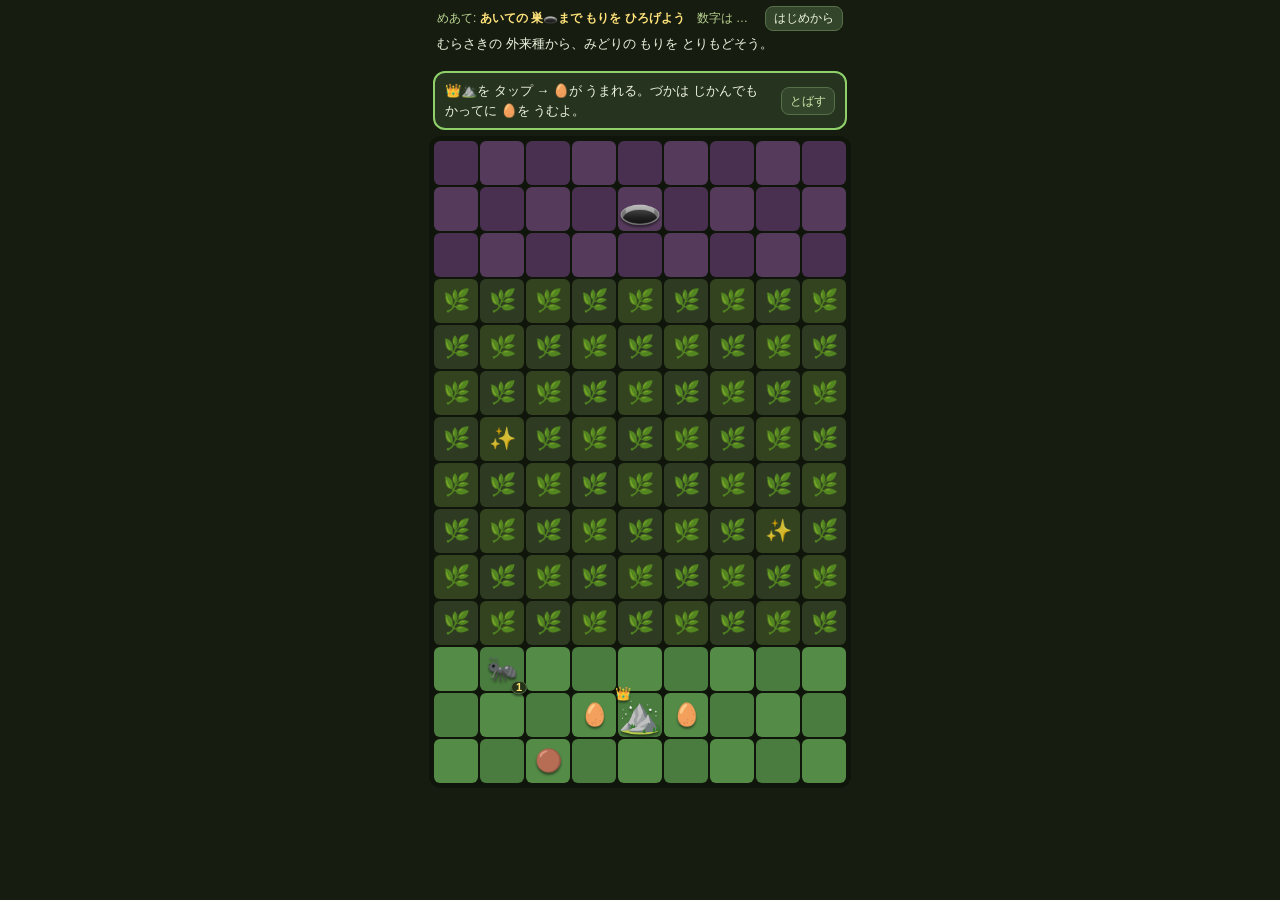
==== commit e5f29f5c: "試作7: ゲームが終われるようにする（盤が凍りつく3つの原因を直す） 自動プレイ（座標タップ・座標ドラッグのみ）で試作6を通しで回したところ、 240秒たっても決着がつかず、94秒以降は味方69/敵3" ====
--- a/prototype/merge_v2.html
+++ b/prototype/merge_v2.html
@@ -2,7 +2,7 @@
 <!-- Copyright (c) 2026 Kunihiro Nomura. All rights reserved. -->
 <!-- 昆虫戦争 (Konchu Senso) — 無断複製・改変・再配布を禁じます。詳細は /LICENSE を参照。 -->
 <!--
-  マージ×陣取り 試作3（ファイル名は v2 のまま。URLを 変えないため）。
+  マージ×陣取り 試作7（ファイル名は v2 のまま。URLを 変えないため）。
 
   試作2への 社長評と 対応:
   - 「へい」バッジが 分からない → 格が 上がると 大きさ・色が 変わり、つよさを 数字で 出す
@@ -10,13 +10,24 @@
   - 草を 減らす 方法が 不明     → アリを 🌿に おくと「かりとる」。ごほうびに 🥚や 🟤が 出る
   - アリ塚を 増やす 仕組みが ない → 🟤つちのやま×3 → ⛰️アリづか。づかは 時間で 🥚を 増産
   - もっと Merge Dragons ふうに → さわらなくても 生産が 回り、マージ待ちの 2つは 光って さそう
+
+  試作7（自動プレイの 実測で 見つけた 5件を 直した。docs/マージ陣取り構想_v1.md §11）:
+  - **ゲームが 終われなかった** → 草が つきると 虫の 仕事が なくなり、盤は
+    味方89/敵37 の まま 凍りついた。めあては「あいての 巣まで」なのに 前に 進む
+    手だてが なかった。**あいての 陣地を おしかえす**（かりとりと 同じ 手ざわり）を 足した
+  - 敵の 猶予が こわれていた → 「プレイヤーが まだ 1回も マージ していない あいだは
+    進軍を 待つ」つもりが、**敵じしんの マージでも 解除**されていた
+  - 上がりきった 虫が マージ待ちで 固まる → おおあご(16)・カブトムシ(30)は
+    これ以上 マージ できないのに、なかまと ならぶと 来ない 3つめを 待ちつづけていた
+  - づかの 増産が 黙って 止まる → となり4マスが 🥚で うまると そこで 停止。半径2まで 見る
+  - チュートリアルに ** が そのまま 出ていた → 記号ではなく ことばで 強める
 -->
 <html lang="ja">
 <head>
 <meta charset="utf-8">
 <meta name="viewport" content="width=device-width, initial-scale=1, user-scalable=no, viewport-fit=cover">
 <link rel="icon" href="data:image/svg+xml,<svg xmlns='http://www.w3.org/2000/svg' viewBox='0 0 16 16'><text y='13' font-size='13'>🐜</text></svg>">
-<title>むしの もり（マージ陣取り 試作3）</title>
+<title>むしの もり（マージ陣取り 試作7）</title>
 <style>
   * { margin:0; padding:0; box-sizing:border-box; -webkit-tap-highlight-color:transparent; }
   html, body { overscroll-behavior:none; }
@@ -98,9 +109,27 @@
   /* あと1つで マージ できる 2つ組は 光って さそう */
   .u.ready { animation:ready 1.1s ease-in-out infinite; }
   @keyframes ready { 50% { transform:scale(1.14); filter:drop-shadow(0 0 6px #ffe27a); } }
+  /* 手で おいて とどまっている あいだは、ふちが 光る */
+  .u.hold::before {
+    content:""; position:absolute; inset:-2px; border-radius:50%;
+    border:2px solid rgba(255,226,122,.85);
+  }
+  /* タップで マージ できる かたまり */
+  .u.can3 { animation:can3 1s ease-in-out infinite; }
+  @keyframes can3 { 50% { filter:drop-shadow(0 0 7px #8fd06a) brightness(1.12); } }
+  .u.can5 { animation:can5 .7s ease-in-out infinite; }
+  @keyframes can5 { 50% { transform:scale(1.1); filter:drop-shadow(0 0 10px #ffe27a) brightness(1.25); } }
+  .u .cluster {
+    position:absolute; left:-4px; top:-4px; font-size:10px; font-weight:800;
+    background:#8fd06a; color:#12210c; border-radius:8px; padding:0 4px; border:1px solid #17250f;
+  }
+  .u.can5 .cluster { background:#ffe27a; }
   /* かりとり中は もぐもぐ ゆれる */
   .u.harvest { animation:chew .5s ease-in-out infinite; }
   @keyframes chew { 50% { transform:rotate(9deg) scale(1.06); } }
+  /* あいての 陣地を おしかえしている あいだは、刈るのとは ちがう 動き（前に ぐいぐい） */
+  .u.pushing { animation:pushing .6s ease-in-out infinite; }
+  @keyframes pushing { 50% { transform:translateY(-4px) scale(1.08); filter:drop-shadow(0 0 7px #d59bff); } }
 
   #ghost { position:fixed; pointer-events:none; font-size:34px; z-index:50; transform:translate(-50%,-60%); filter:drop-shadow(0 3px 3px rgba(0,0,0,.6)); }
   .spark { position:absolute; pointer-events:none; font-size:14px; animation:fly .6s ease-out forwards; z-index:40; }
@@ -142,6 +171,18 @@
 // ================= 虫と もの =================
 // power: つよさ。画面にも この数字を そのまま 出す（バッジ）。
 // gen:   時間で 🥚を うむ 生産拠点。interval は うむ 間隔（ミリ秒）。
+// かりとり（開拓）の ちから。虫は じぶんの となりの くさむらを **かってに** かりとる。
+//   ms   … 1回に かかる 時間
+//   area … 1=となり1マス / "adj"=となり ぜんぶ / "3x3"=まわり ぜんぶ
+// 実機テスト3回目で「アリは 自分で 森を 切りひらけない」と 分かったので、
+// ドラッグしなくても 進むように した。どこに 虫を おくかで 広がる 向きを きめる。
+const HARVEST = {
+  worker:  { ms: 3000, area: 1 },
+  soldier: { ms: 2000, area: 1 },
+  major:   { ms: 2000, area: "adj" },
+  kabuto:  { ms: 1500, area: "3x3" }, // 開拓の 王者。ねむりから さめる ねうちが ある
+};
+
 const SPEC = {
   egg:    { name:"たまご",           emoji:"🥚", power:0,  next:"worker" },
   worker: { name:"はたらきアリ",      emoji:"🐜", power:1,  next:"soldier" },
@@ -168,9 +209,19 @@
 spawn("egg", "p", 3, H - 2, false);
 spawn("egg", "p", 5, H - 2, false);
 spawn("dirt", "p", 2, H - 1, false); // つちのやまチェーンに 最初から 気づけるように 1つ おいておく
+// はたらきアリを 1匹 だけ 最初から 出しておく。
+// 🥚は 自分では かりとれないので、これが 無いと **3つ ならべて タップ** に たどりつくまで
+// もりは 1マスも ひろがらない。実測で「60秒 ほうちで 味方+0 / 敵+8」だった。
+// 1匹 いれば、虫が かってに 草を 刈る ようすを 見てから まねできる。
+spawn("worker", "p", 1, H - 3, false);
 
 let over = false;
 let mergesDone = 0;
+// **プレイヤーが** マージできたか。外来種の 進軍を 待たせる 猶予に つかう。
+// mergesDone は 敵の マージでも 増えるので、これを 猶予の 判定に つかうと
+// 「子供が まだ 1回も マージ できていないのに、敵が 勝手に マージして 進軍が 始まる」
+// ことに なっていた（60秒 ほうちで 味方+0 / 敵+8 の 原因の ひとつ）。
+let playerMerges = 0;
 // かりとりの ごほうび（e2e から 変えられるように 変数に）
 const drops = { egg: .4, dirt: .3 };
 
@@ -230,24 +281,27 @@
   }
   flash.clear();
 
-  // 「あと1つで マージ」の 2つ組を 光らせる
-  const readyIds = new Set();
+  // かたまりの 大きさを 見せる。3つ以上は「タップで マージ できる」あいず。
+  const readyIds = new Set();   // あと1つで 3つに なる
+  const clusterN = new Map();   // id → かたまりの 数（3つ以上のみ）
+  const counted = new Set();
   for (const u of units) {
-    if (u.side !== "p" || !SPEC[u.type].next) continue;
-    let n = 0;
-    for (const [nx, ny] of N4(u.x, u.y)) {
-      const o = unitAt(nx, ny);
-      if (o && o.side === "p" && o.type === u.type) n++;
-    }
-    if (n === 1) readyIds.add(u.id);
+    if (u.side !== "p" || !SPEC[u.type].next || counted.has(u.id)) continue;
+    const g = clusterOf(u);
+    for (const m of g) counted.add(m.id);
+    if (g.length >= 3) for (const m of g) clusterN.set(m.id, g.length);
+    else if (g.length === 2) for (const m of g) readyIds.add(m.id);
   }
 
   unitsEl.innerHTML = "";
   for (const u of units) {
     const s = SPEC[u.type];
     const d = document.createElement("div");
+    const cn = clusterN.get(u.id) || 0;
     d.className = `u t-${u.type}` + (u.side === "e" ? " e" : "") + (u.pop ? " pop" : "")
-      + (readyIds.has(u.id) ? " ready" : "") + (u.harvest ? " harvest" : "");
+      + (readyIds.has(u.id) ? " ready" : "") + (u.harvest ? (u.push ? " pushing" : " harvest") : "")
+      + (u.hold && Date.now() < u.hold ? " hold" : "")
+      + (cn >= 5 ? " can5" : cn >= 3 ? " can3" : "");
     u.pop = false;
     d.style.left = u.x * (ts + 2) + "px";
     d.style.top  = u.y * (ts + 2) + "px";
@@ -257,6 +311,12 @@
       b.className = "badge";
       b.textContent = s.power;
       d.appendChild(b);
+    }
+    if (cn >= 3) {
+      const c = document.createElement("span");
+      c.className = "cluster";
+      c.textContent = cn >= 5 ? "5★" : cn;
+      d.appendChild(c);
     }
     if (s.crown) {
       const c = document.createElement("span");
@@ -306,6 +366,20 @@
 }
 
 // ================= マージ =================
+// つながっている 同じ格の かたまりを かえす
+function clusterOf(u) {
+  const g = [], seen = new Set([u.id]), q = [u];
+  while (q.length) {
+    const c = q.pop();
+    g.push(c);
+    for (const [nx, ny] of N4(c.x, c.y)) {
+      const o = unitAt(nx, ny);
+      if (o && !seen.has(o.id) && o.side === u.side && o.type === u.type) { seen.add(o.id); q.push(o); }
+    }
+  }
+  return g;
+}
+
 function mergeCheck(u) {
   const next = SPEC[u.type].next;
   if (!next) return false;
@@ -322,6 +396,10 @@
     }
   }
   if (group.length < 3) return false;
+  // 味方は **タップするまで マージしない**。
+  // 3で ためるか、5まで 待って ボーナスを ねらうかは プレイヤーが きめる。
+  // ここを 自動に していたので、いちばん おもしろい 判断が 消えていた（社長のご指摘）。
+  if (u.side === "p" && !u.byTap) return false;
 
   const five = group.length >= 5;
   const used = [u, ...group.filter(g => g !== u).slice(0, five ? 4 : 2)];
@@ -340,6 +418,7 @@
   mergesDone++;
 
   if (u.side === "p") {
+    playerMerges++;
     const ns = SPEC[next];
     if (next === "moundS") {
       banner("⛰️ アリづかが できた！ じかんで 🥚を うんでくれる。づかが ふえるほど 増産だ！");
@@ -351,39 +430,225 @@
     }
     tutEvent("merge");
   }
-  for (const b of born) mergeCheck(b);
+  for (const b of born) { b.byTap = u.byTap; mergeCheck(b); b.byTap = false; }
   return true;
 }
 
+// タップで マージを 発火する
+function tapMerge(u) {
+  const g = clusterOf(u);
+  if (g.length < 3) {
+    banner(`まだ ${g.length}つ。おなじ 虫を 3つ ならべると マージ できるよ（5つなら ボーナス！）`);
+    return false;
+  }
+  u.byTap = true;
+  const done = mergeCheck(u);
+  u.byTap = false;
+  return done;
+}
+
 // ================= かりとり（くさむらを へらす） =================
-function startHarvest(u, x, y) {
-  u.x = x; u.y = y;
-  banner("もぐもぐ… 🌿を かりとりちゅう。");
-  u.harvest = setTimeout(() => {
-    u.harvest = null;
-    if (!units.includes(u) || u.x !== x || u.y !== y) return;
+// 虫は となりに くさむらが あれば **かってに** かりとる。ドラッグは 向きを きめる ためのもの。
+function canHarvest(u) {
+  return HARVEST[u.type] && u.side === "p";
+}
+function grassNextTo(x, y) {
+  return N4(x, y).filter(([a, b]) => tiles[idx(a, b)].locked);
+}
+// となりの 「あいての むらさきの 陣地」。虫の いる マスは のぞく
+// （そこは あらそいで きめる。かってに ぬりかえない）。
+function foeLandNextTo(x, y) {
+  return N4(x, y).filter(([a, b]) => tiles[idx(a, b)].owner === "e" && !tiles[idx(a, b)].locked && !unitAt(a, b));
+}
+// 盤ぜんたいの あいての 陣地（虫の いない マス）。行き先を さがすのに つかう。
+function foeLand() {
+  const out = [];
+  for (let y = 0; y < H; y++) for (let x = 0; x < W; x++) {
     const t = tiles[idx(x, y)];
-    t.locked = false;
-    t.owner = "p";
-    flash.add(idx(x, y));
-    wakeSparkle(t, x, y, "p");
-    sndClaim();
-    sparks(x, y);
-
-    // ごほうび: くさむらの 中から 🥚や 🟤が 見つかる
-    const spot = N4(x, y).find(([a, b]) => {
-      const tt = tiles[idx(a, b)];
-      return !tt.locked && tt.owner === "p" && !unitAt(a, b);
-    });
-    if (spot) {
-      const r = Math.random();
-      if (r < drops.egg) { spawn("egg", "p", ...spot); banner("🌿の 中から 🥚を 見つけた！"); sndPop(); }
-      else if (r < drops.egg + drops.dirt) { spawn("dirt", "p", ...spot); banner("🌿の 中から 🟤つちのやまを 見つけた！ 3つ あつめると…"); sndPop(); }
-    }
-    tutEvent("harvest");
-    draw();
-  }, 1600);
-}
+    if (t.owner === "e" && !t.locked && !unitAt(x, y)) out.push([x, y]);
+  }
+  return out;
+}
+// 虫が いま 手を つける マス。**くさむらが さき、なければ あいての 陣地**。
+//
+// 試作6までは くさむら しか 対象に していなかった。そのため 草が なくなった とたんに
+// 虫は 何も する ことが なくなり、盤は 味方89/敵37 の まま 凍りついた。
+// めあては「あいての 巣まで もりを ひろげよう」なのに、**前に 進む 手だてが なかった**。
+// 数の力で じわじわ おいかえす ——「たたかいで 殺さない」原則の ままで 前線が 動く。
+function workNextTo(x, y) {
+  const grass = grassNextTo(x, y);
+  return grass.length ? grass : foeLandNextTo(x, y);
+}
+// あいての 陣地を おしかえすのは、草を 刈るより 手が かかる
+const PUSH_SLOWER = 1.6;
+
+function openTile(x, y, side) {
+  const t = tiles[idx(x, y)];
+  if (!t.locked && t.owner === side) return false;
+  t.locked = false;
+  t.owner = side;
+  flash.add(idx(x, y));
+  wakeSparkle(t, x, y, side);
+  return true;
+}
+
+function finishHarvest(u) {
+  const area = HARVEST[u.type].area;
+  let opened = 0;
+  if (area === 1) {
+    const g = workNextTo(u.x, u.y);
+    const aimOk = u.aim && (tiles[idx(u.aim.x, u.aim.y)].locked || tiles[idx(u.aim.x, u.aim.y)].owner === "e");
+    const t = aimOk ? [u.aim.x, u.aim.y] : g[0];
+    if (t) opened += openTile(t[0], t[1], "p") ? 1 : 0;
+  } else if (area === "adj") {
+    for (const [a, b] of workNextTo(u.x, u.y)) opened += openTile(a, b, "p") ? 1 : 0;
+  } else {
+    for (let y = u.y - 1; y <= u.y + 1; y++) for (let x = u.x - 1; x <= u.x + 1; x++) {
+      if (!inB(x, y)) continue;
+      const t = tiles[idx(x, y)];
+      const foeLand = t.owner === "e" && !t.locked && !unitAt(x, y);
+      if (t.locked || foeLand) opened += openTile(x, y, "p") ? 1 : 0;
+    }
+  }
+  u.aim = null;
+  if (!opened) return;
+
+  sndClaim();
+  sparks(u.x, u.y);
+  stepForward(u);
+
+  // ごほうび: くさむらの 中から 🥚や 🟤が 見つかる
+  const spot = N4(u.x, u.y).find(([a, b]) => {
+    const tt = tiles[idx(a, b)];
+    return !tt.locked && tt.owner === "p" && !unitAt(a, b);
+  });
+  if (spot) {
+    // 🥚🟤は 動かない 素材。出しすぎると 自陣が うまって、
+    // 虫が 通れなくなり 前線が 止まる（実測で 90秒で 盤が 凍りついた 原因の ひとつ）。
+    // づかの 生産と 同じように、盤の 上の 数で 止める。
+    const count = (type) => units.filter(u => u.side === "p" && u.type === type).length;
+    const r = Math.random();
+    if (r < drops.egg && count("egg") < 8) { spawn("egg", "p", ...spot); banner("🌿の 中から 🥚を 見つけた！"); sndPop(); }
+    else if (r < drops.egg + drops.dirt && count("dirt") < 6) { spawn("dirt", "p", ...spot); banner("🌿の 中から 🟤つちのやまを 見つけた！ 3つ あつめると…"); sndPop(); }
+  }
+  tutEvent("harvest");
+}
+
+// かりとりが おわったら、いちばん 近い くさむらの ほうへ 1マス すすむ。
+//
+// これが ないと、となりを 刈りおえた虫は その場で 止まり、二度と 前に すすまない。
+// 実機テスト3回目の「アリは 自分で 森を 切りひらけない」は、じつは
+// ここが 抜けていたのが 本体だった（1マスは 刈れても 前線が 動かない）。
+// 虫は じぶんで すすむ。プレイヤーは「どこに おくか」で 向きを きめる。
+// 同じ格の なかまを さがす（マージの あいて）
+function nearestMate(u) {
+  let best = null;
+  for (const o of units) {
+    if (o === u || o.side !== "p" || o.type !== u.type) continue;
+    if (!SPEC[u.type].next) continue; // これ以上 上が ない虫は 集まらない
+    const d = Math.abs(o.x - u.x) + Math.abs(o.y - u.y);
+    if (!best || d < best.d) best = { x: o.x, y: o.y, d };
+  }
+  return best;
+}
+function mateNextTo(u) {
+  // これ以上 上が ない虫（おおあごへいたい・カブトムシ）は、なかまと ならんでも
+  // マージ できない。ここで 「次」を 見ていなかったので、そういう 虫が 2ひき
+  // となり合った とたん、**永久に そこで 3つめを 待ちつづけて 動かなくなっていた**。
+  // 前線が 止まる 原因の ひとつ（実測で 3ひき中 2ひきが 止まった）。
+  if (!SPEC[u.type].next) return false;
+  return N4(u.x, u.y).some(([x, y]) => {
+    const o = unitAt(x, y);
+    return o && o.side === "p" && o.type === u.type;
+  });
+}
+
+function stepForward(u) {
+  if (workNextTo(u.x, u.y).length) return;       // となりに 仕事（草・あいての陣地）が あるなら そこが さき
+  if (u.hold && Date.now() < u.hold) return;     // 手で おいた 虫は しばらく そこで まつ
+  if (mateNextTo(u)) return;                     // なかまと ならんでいるなら 動かない（3つめを 待つ）
+
+  // 行き先を きめる。なかまが いれば **なかまが さいゆうせん**。
+  // ここを 草ゆうせんに していたので、虫が ちらばって マージ できなかった。
+  const mate = nearestMate(u);
+  const goals = new Set();
+  if (mate) {
+    goals.add(idx(mate.x, mate.y));
+  } else {
+    // 行き先は くさむら。もう 無ければ **あいての 陣地**へ 向かう。
+    // ここが「草だけ」だったので、草が 尽きた あと 虫は 立ち止まっていた。
+    for (let y = 0; y < H; y++) for (let x = 0; x < W; x++) {
+      if (tiles[idx(x, y)].locked) goals.add(idx(x, y));
+    }
+    if (!goals.size) {
+      for (const [x, y] of foeLand()) goals.add(idx(x, y));
+    }
+  }
+  if (!goals.size) return;
+
+  // 自分の みどりの 上だけを 通って、いちばん 近い 行き先の となりまで 道を さがす。
+  //
+  // ここは もともと「1マスずつ 近くなる ほうへ」だけ 動く やり方だった。
+  // それだと 🥚や 🟤（動かない 素材）や あいての 陣地に かこまれた とたん、
+  // 遠まわりが できず その場で 詰む。実測では 90秒で 盤が 凍りつき、
+  // 味方69/敵33/草24 の まま 150秒 何も 起きなかった。
+  // 幅ゆうせん探索に して、遠まわりも できるようにする。
+  const from = new Map([[idx(u.x, u.y), null]]);
+  const q = [[u.x, u.y]];
+  let head = 0, best = null;
+  while (head < q.length) {
+    const [cx, cy] = q[head++];
+    if (N4(cx, cy).some(([a, b]) => goals.has(idx(a, b)))) { best = idx(cx, cy); break; }
+    for (const [nx, ny] of N4(cx, cy)) {
+      const k = idx(nx, ny);
+      if (from.has(k)) continue;
+      const t = tiles[k];
+      if (t.locked || t.owner !== "p" || unitAt(nx, ny)) continue;
+      from.set(k, idx(cx, cy));
+      q.push([nx, ny]);
+    }
+  }
+  if (best === null || best === idx(u.x, u.y)) return;
+
+  // 見つけた 道の さいしょの 1マスだけ 進む
+  let cur = best, prev = from.get(cur);
+  while (prev !== null && prev !== idx(u.x, u.y)) { cur = prev; prev = from.get(cur); }
+  if (prev === null) return;
+  u.x = cur % W; u.y = Math.floor(cur / W);
+}
+
+// 400ミリ秒ごとに、となりに くさむらが ある虫を もぐもぐ させる
+setInterval(() => {
+  if (over) return;
+  const now = Date.now();
+  let changed = false;
+
+  for (const u of units) {
+    if (!canHarvest(u)) continue;
+    if (dragging && dragging.u === u) { u.harvest = false; u.push = false; u.until = 0; continue; }
+
+    if (u.harvest) {
+      if (now >= u.until) { finishHarvest(u); u.harvest = false; u.push = false; changed = true; }
+      continue;
+    }
+    if (workNextTo(u.x, u.y).length) {
+      const pushing = !grassNextTo(u.x, u.y).length; // 草は もう ない ＝ あいてを おしかえす ばん
+      u.harvest = true;
+      u.push = pushing;
+      u.until = now + Math.round(HARVEST[u.type].ms * (pushing ? PUSH_SLOWER : 1));
+      changed = true;
+    } else {
+      // 草が となりに 無ければ 前線へ 歩く（マージの じゃまに ならない よう ゆっくり）
+      if (!u.walkAt || now >= u.walkAt) {
+        const before = u.x + "," + u.y;
+        stepForward(u);
+        u.walkAt = now + 1200;
+        if (before !== u.x + "," + u.y) changed = true;
+      }
+    }
+  }
+  if (changed) draw();
+}, 400);
 
 // ================= そうさ =================
 const ghost = document.createElement("div");
@@ -398,9 +663,9 @@
   if (!u || u.side !== "p") return;
 
   if (SPEC[u.type].gen) { tapGen(u); return; }
-  if (u.harvest) { clearTimeout(u.harvest); u.harvest = null; }
-
-  dragging = { u, el };
+  u.harvest = false; u.push = false; u.aim = null;
+
+  dragging = { u, el, from: { x: u.x, y: u.y }, t0: Date.now() };
   el.style.opacity = ".25";
   ghost.textContent = SPEC[u.type].emoji;
   document.body.appendChild(ghost);
@@ -412,6 +677,7 @@
 document.addEventListener("pointerup", (ev) => {
   if (!dragging) return;
   const { u, el } = dragging;
+  const dragged = dragging;
   dragging = null;
   ghost.remove();
   el.style.opacity = "";
@@ -419,17 +685,44 @@
   const r = tilesEl.getBoundingClientRect();
   const x = Math.floor((ev.clientX - r.left) / (ts + 2));
   const y = Math.floor((ev.clientY - r.top) / (ts + 2));
+
+  // 同じマスで はなしたら「タップ」＝ マージの 合図
+  if (x === dragged.from.x && y === dragged.from.y) {
+    tapMerge(u);
+    draw();
+    return;
+  }
+
   if (inB(x, y) && !unitAt(x, y)) {
     const t = tiles[idx(x, y)];
     if (!t.locked && t.owner !== "e") {
       u.x = x; u.y = y;
-      if (!mergeCheck(u)) beep(440, .04, "sine", .05);
-    } else if (
-      // くさむらへ おける のは 虫だけ。じぶんの 陣地の となりから かりとっていく
-      t.locked && SPEC[u.type].power >= 1 && !SPEC[u.type].gen &&
-      N4(x, y).some(([a, b]) => { const tt = tiles[idx(a, b)]; return !tt.locked && tt.owner === "p"; })
-    ) {
-      startHarvest(u, x, y);
+      // 手で おいた 虫は 8秒 その場で まつ。
+      // すぐ 歩いて いってしまうと、3つ ならべる ひまが ない（社長のご指摘）。
+      u.hold = Date.now() + 8000;
+      beep(440, .04, "sine", .05);
+      const n = clusterOf(u).length;
+      if (n >= 5) banner("⭐ 5つ そろった！ タップすると 2体 うまれる ボーナスマージ！");
+      else if (n >= 3) banner(`${n}つ そろった。タップで マージ／もう ${5 - n}つ ならべると ボーナス！`);
+    } else if ((t.locked || t.owner === "e") && canHarvest(u)) {
+      // くさむら（または あいての 陣地）の となりに じぶんの 陣地が あれば、
+      // そこへ 出て かりとり／おしかえしを はじめる。
+      // すでに となりに 立っているなら 動かない（足場を 自分で ふさいで しまうため）。
+      const already = N4(x, y).some(([a, b]) => a === u.x && b === u.y);
+      const foot = already ? [u.x, u.y]
+        : N4(x, y).find(([a, b]) => { const tt = tiles[idx(a, b)]; return !tt.locked && tt.owner === "p" && !unitAt(a, b); });
+      if (foot) {
+        const push = !t.locked; // 草ではなく あいての 陣地
+        u.x = foot[0]; u.y = foot[1];
+        u.aim = { x, y };
+        u.harvest = true;
+        u.push = push;
+        // ねらった ぶん すこし はやい
+        u.until = Date.now() + Math.round(HARVEST[u.type].ms * .6 * (push ? PUSH_SLOWER : 1));
+        banner(push ? "ぐいぐい… むらさきの 陣地を おしかえしちゅう。" : "もぐもぐ… 🌿を かりとりちゅう。");
+      } else {
+        banner("そこは まだ とおいよ。じぶんの みどりの となりから ひろげよう。");
+      }
     }
   }
   draw();
@@ -449,10 +742,18 @@
 // づかの 生産（タップでも 時間でも ここを 通る）
 function tryProduce(g) {
   if (units.filter(u => u.side === "p" && u.type === "egg").length >= 8) return false;
-  const spots = N4(g.x, g.y).filter(([x, y]) => {
-    const t = tiles[idx(x, y)];
-    return !t.locked && t.owner === g.side && !unitAt(x, y);
-  });
+  // づかの となり4マスだけを 見ていたので、そこが 🥚で うまると 増産が **黙って** 止まった。
+  // 子供には「何も おきない」に しか 見えないので、すこし はなれた ところにも うむ。
+  const free = (r) => {
+    const out = [];
+    for (let y = g.y - r; y <= g.y + r; y++) for (let x = g.x - r; x <= g.x + r; x++) {
+      if (!inB(x, y) || Math.max(Math.abs(x - g.x), Math.abs(y - g.y)) !== r) continue;
+      const t = tiles[idx(x, y)];
+      if (!t.locked && t.owner === g.side && !unitAt(x, y)) out.push([x, y]);
+    }
+    return out;
+  };
+  const spots = free(1).length ? free(1) : free(2);
   if (!spots.length) return false;
   spawn("egg", g.side, ...spots[Math.floor(Math.random() * spots.length)]);
   return true;
@@ -488,16 +789,24 @@
 
   for (const u of kids) if (mergeCheck(u)) break;
 
-  if (enemyStep < 8 || (mergesDone === 0 && enemyStep < 20)) { draw(); return; }
+  if (enemyStep < 8 || (playerMerges === 0 && enemyStep < 20)) { draw(); return; }
+  // 敵が 新しく ひらける くさむらは 1回に 1マスまで。
+  // ここを 3マスに していたので、60秒 放置で 敵 +6 / 味方 +0 という
+  // 不公平に なっていた（実機テスト3回目のご指摘）。
+  let openedByEnemy = 0;
   const walkers = kids.sort((a, b) => b.y - a.y).slice(0, 3);
   for (const u of walkers) {
     const cands = N4(u.x, u.y)
-      .filter(([x, y]) => !unitAt(x, y) && tiles[idx(x, y)].owner !== "p")
+      .filter(([x, y]) => {
+        if (unitAt(x, y) || tiles[idx(x, y)].owner === "p") return false;
+        if (tiles[idx(x, y)].locked && openedByEnemy >= 1) return false; // 開拓は 1マスまで
+        return true;
+      })
       .sort((a, b) => (Math.abs(a[0] - queen.x) + Math.abs(a[1] - queen.y)) - (Math.abs(b[0] - queen.x) + Math.abs(b[1] - queen.y)));
     if (!cands.length) continue;
     const [x, y] = cands[0];
     const t = tiles[idx(x, y)];
-    if (t.locked) { t.locked = false; wakeSparkle(t, x, y, "e"); }
+    if (t.locked) { t.locked = false; openedByEnemy++; wakeSparkle(t, x, y, "e"); }
     t.owner = "e";
     u.x = x; u.y = y;
   }
@@ -575,10 +884,14 @@
 const tutEl = document.getElementById("tut");
 const TUT = [
   { text: "👑⛰️を タップ → 🥚が うまれる。づかは じかんでも かってに 🥚を うむよ。", done: (e) => e === "egg" },
-  { text: "🥚を ドラッグして 3つ ならべよう。3つで 🐜、5つ ならべると 2体 うまれて おとく！", done: (e) => e === "merge" },
-  { text: "🐜を 🌿くさむらの 上に おいてみよう。かりとって もりが ひろがり、🥚や 🟤が 見つかることも！", done: (e) => e === "harvest" },
+  // 文は そのまま 画面に 出る（textContent）。
+  // ** で かこんでも 太字には ならず、アスタリスクが そのまま 見えてしまう。
+  // 読むのは 小学校ていがくねん なので、強めたい ところは 記号ではなく ことばで 書く。
+  { text: "🥚を 3つ ならべたら、その 🥚を タップ！ 5つ ならべてから タップすると 2体 うまれる ボーナス！", done: (e) => e === "merge" },
+  { text: "🐜を 🌿くさむらの そばに おこう。さわらなくても かってに かりとって もりが ひろがるよ。🥚や 🟤も 見つかる！", done: (e) => e === "harvest" },
   { text: "🟤つちのやまを 3つ あつめると ⛰️アリづか！ づかが ふえるほど 🥚の 増産が はやくなる。", done: (e) => e === "mound", timeout: 25000 },
-  { text: "🐜も 3つで 上の 格に！ 大きさと 数字（つよさ）が 上がる。あいての 巣🕳️を めざそう！", done: () => false, timeout: 10000 },
+  { text: "🐜は なかまの ほうへ 自分から あつまる。でも マージは タップするまで しない。5つ ためると おとくだよ！", done: () => false, timeout: 13000 },
+  { text: "くさむらが なくなったら、こんどは むらさきの 陣地を おしかえす。🐜を ふちに おいて、あいての 巣🕳️を かこもう！", done: () => false, timeout: 15000 },
 ];
 let tutStep = 0;
 function showTut() {
@@ -603,7 +916,8 @@
 
 if (new URLSearchParams(location.search).has("e2e")) {
   window.__e2e = { units, tiles, spawn, mergeCheck, unitAt, W, H, queen, nest, drops, draw,
-    get over() { return over; }, get merges() { return mergesDone; } };
+    get over() { return over; }, get merges() { return mergesDone; },
+    get playerMerges() { return playerMerges; } };
 }
 </script>
 </body>
